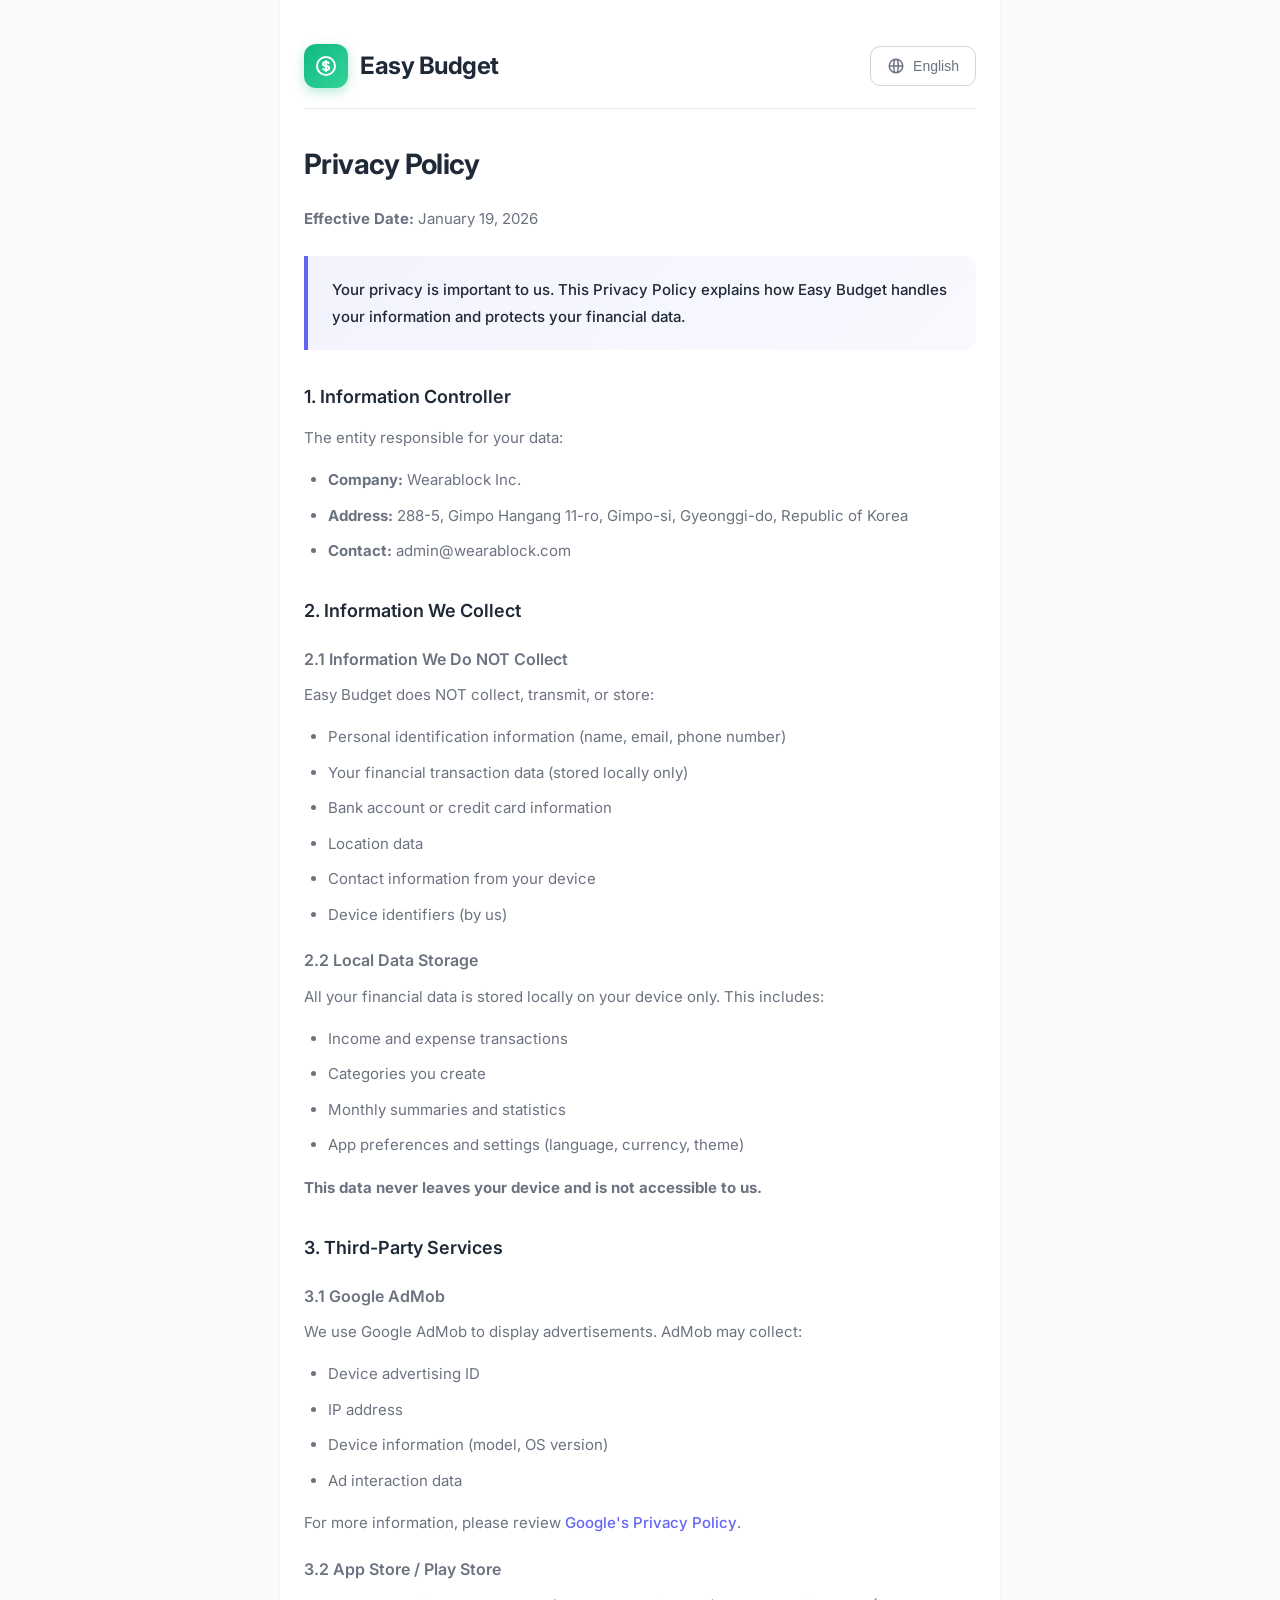
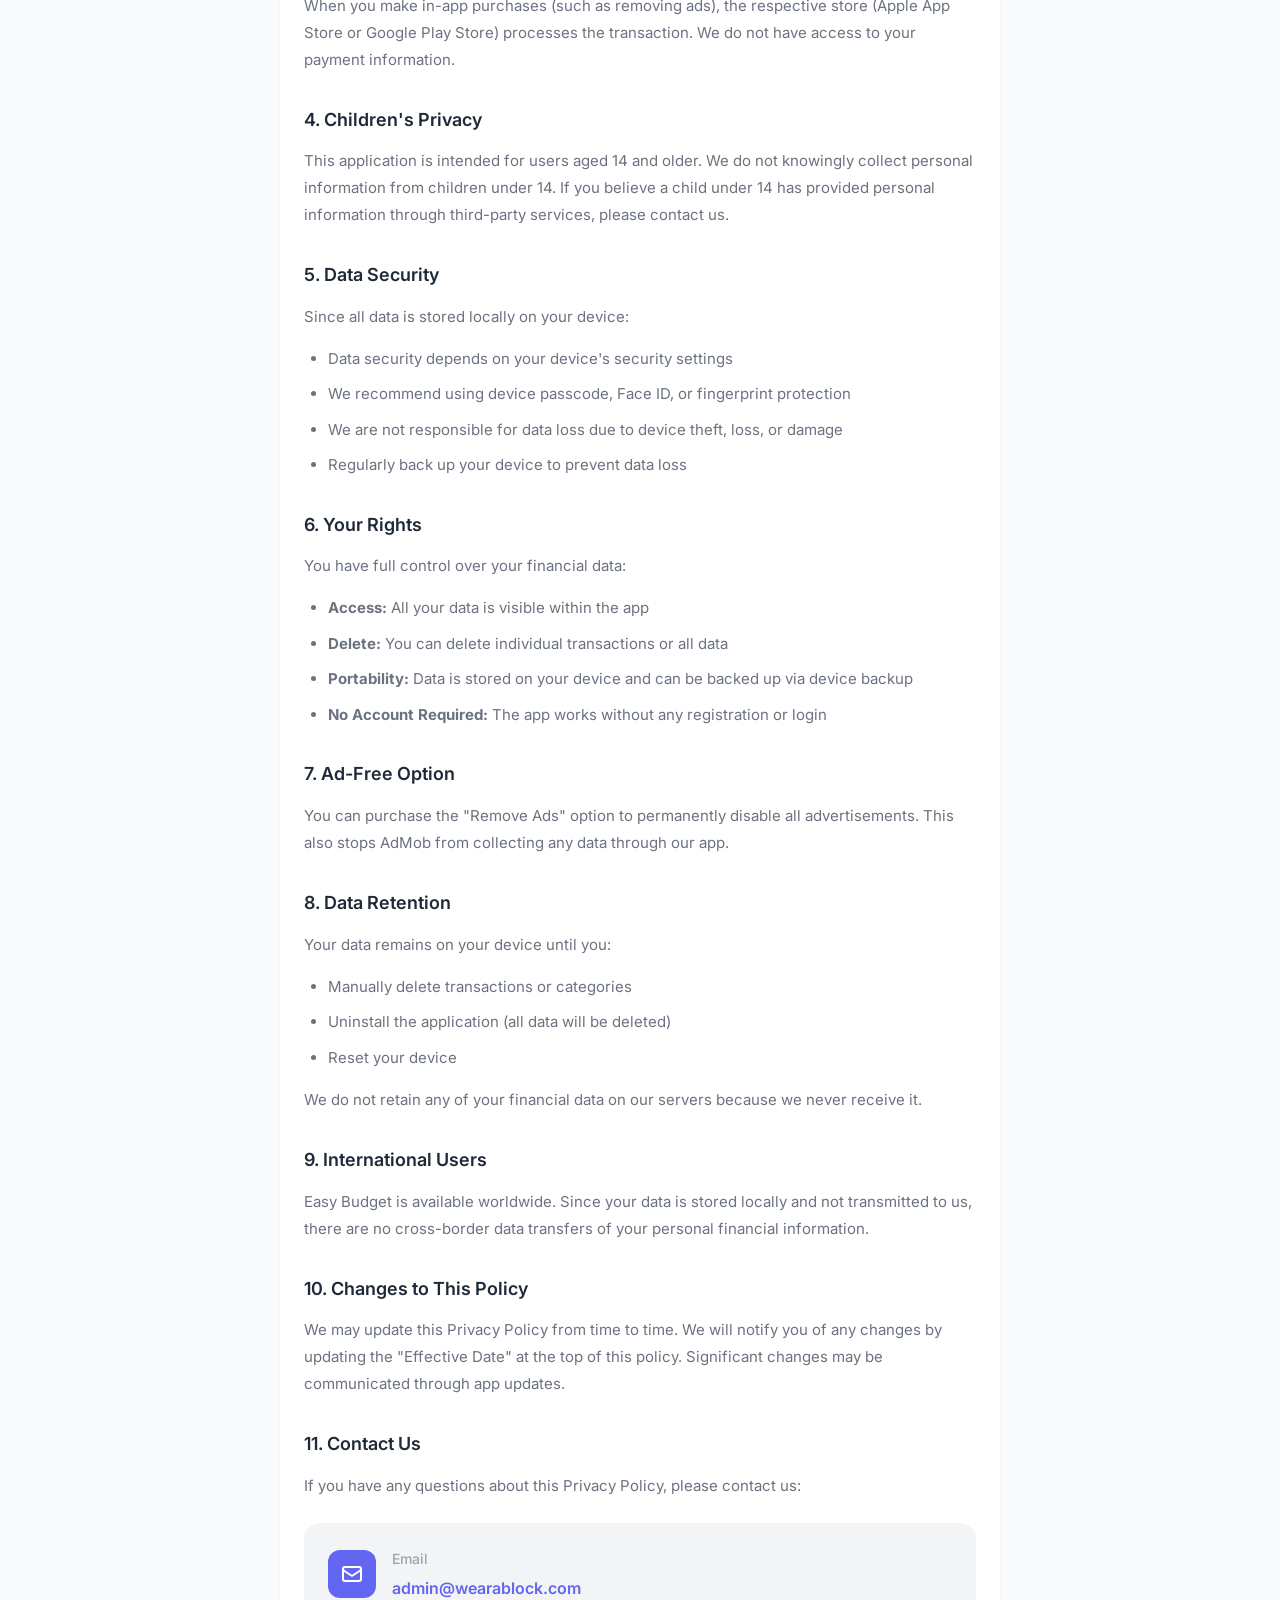
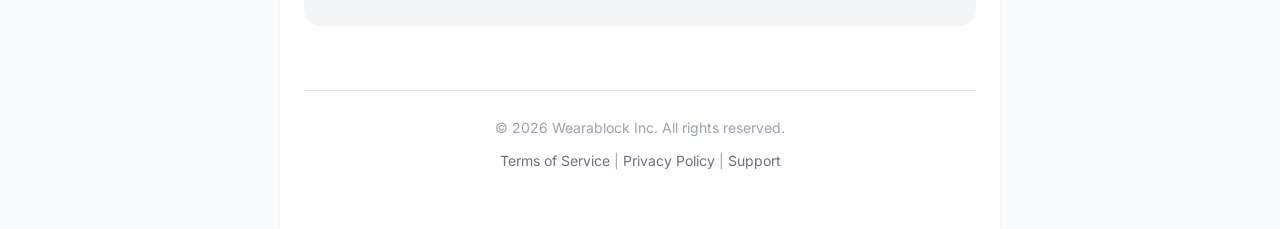
==== docs/privacy.html @ fff9558b "chore: Add sensitive files and iOS Pods to .gitignore   - Add environment variables (.env, secrets/)" ====
<!DOCTYPE html>
<html lang="en">
<head>
  <meta charset="UTF-8">
  <meta name="viewport" content="width=device-width, initial-scale=1.0">
  <title>Privacy Policy - Easy Budget</title>
  <link rel="stylesheet" href="style.css">
</head>
<body>
  <div class="container">
    <header>
      <div class="logo">
        <div class="logo-icon">
          <svg xmlns="http://www.w3.org/2000/svg" fill="none" viewBox="0 0 24 24" stroke="currentColor">
            <path stroke-linecap="round" stroke-linejoin="round" stroke-width="2" d="M12 8c-1.657 0-3 .895-3 2s1.343 2 3 2 3 .895 3 2-1.343 2-3 2m0-8c1.11 0 2.08.402 2.599 1M12 8V7m0 1v8m0 0v1m0-1c-1.11 0-2.08-.402-2.599-1M21 12a9 9 0 11-18 0 9 9 0 0118 0z"/>
          </svg>
        </div>
        <h1>Easy Budget</h1>
      </div>
      <div class="lang-selector">
        <button class="lang-btn" onclick="toggleDropdown()">
          <svg xmlns="http://www.w3.org/2000/svg" fill="none" viewBox="0 0 24 24" stroke="currentColor">
            <path stroke-linecap="round" stroke-linejoin="round" stroke-width="2" d="M21 12a9 9 0 01-9 9m9-9a9 9 0 00-9-9m9 9H3m9 9a9 9 0 01-9-9m9 9c1.657 0 3-4.03 3-9s-1.343-9-3-9m0 18c-1.657 0-3-4.03-3-9s1.343-9 3-9m-9 9a9 9 0 019-9"/>
          </svg>
          <span id="currentLang">English</span>
        </button>
        <div class="lang-dropdown" id="langDropdown">
          <button class="lang-option active" onclick="switchLang('en')">English</button>
          <button class="lang-option" onclick="switchLang('ko')">한국어</button>
        </div>
      </div>
    </header>

    <!-- English Content -->
    <main id="content-en" class="content-section active">
      <h2>Privacy Policy</h2>
      <p><strong>Effective Date:</strong> January 19, 2026</p>

      <div class="info-box">
        <p>Your privacy is important to us. This Privacy Policy explains how Easy Budget handles your information and protects your financial data.</p>
      </div>

      <h3>1. Information Controller</h3>
      <p>The entity responsible for your data:</p>
      <ul>
        <li><strong>Company:</strong> Wearablock Inc.</li>
        <li><strong>Address:</strong> 288-5, Gimpo Hangang 11-ro, Gimpo-si, Gyeonggi-do, Republic of Korea</li>
        <li><strong>Contact:</strong> admin@wearablock.com</li>
      </ul>

      <h3>2. Information We Collect</h3>
      <h4>2.1 Information We Do NOT Collect</h4>
      <p>Easy Budget does NOT collect, transmit, or store:</p>
      <ul>
        <li>Personal identification information (name, email, phone number)</li>
        <li>Your financial transaction data (stored locally only)</li>
        <li>Bank account or credit card information</li>
        <li>Location data</li>
        <li>Contact information from your device</li>
        <li>Device identifiers (by us)</li>
      </ul>

      <h4>2.2 Local Data Storage</h4>
      <p>All your financial data is stored locally on your device only. This includes:</p>
      <ul>
        <li>Income and expense transactions</li>
        <li>Categories you create</li>
        <li>Monthly summaries and statistics</li>
        <li>App preferences and settings (language, currency, theme)</li>
      </ul>
      <p><strong>This data never leaves your device and is not accessible to us.</strong></p>

      <h3>3. Third-Party Services</h3>
      <h4>3.1 Google AdMob</h4>
      <p>We use Google AdMob to display advertisements. AdMob may collect:</p>
      <ul>
        <li>Device advertising ID</li>
        <li>IP address</li>
        <li>Device information (model, OS version)</li>
        <li>Ad interaction data</li>
      </ul>
      <p>For more information, please review <a href="https://policies.google.com/privacy" target="_blank">Google's Privacy Policy</a>.</p>

      <h4>3.2 App Store / Play Store</h4>
      <p>When you make in-app purchases (such as removing ads), the respective store (Apple App Store or Google Play Store) processes the transaction. We do not have access to your payment information.</p>

      <h3>4. Children's Privacy</h3>
      <p>This application is intended for users aged 14 and older. We do not knowingly collect personal information from children under 14. If you believe a child under 14 has provided personal information through third-party services, please contact us.</p>

      <h3>5. Data Security</h3>
      <p>Since all data is stored locally on your device:</p>
      <ul>
        <li>Data security depends on your device's security settings</li>
        <li>We recommend using device passcode, Face ID, or fingerprint protection</li>
        <li>We are not responsible for data loss due to device theft, loss, or damage</li>
        <li>Regularly back up your device to prevent data loss</li>
      </ul>

      <h3>6. Your Rights</h3>
      <p>You have full control over your financial data:</p>
      <ul>
        <li><strong>Access:</strong> All your data is visible within the app</li>
        <li><strong>Delete:</strong> You can delete individual transactions or all data</li>
        <li><strong>Portability:</strong> Data is stored on your device and can be backed up via device backup</li>
        <li><strong>No Account Required:</strong> The app works without any registration or login</li>
      </ul>

      <h3>7. Ad-Free Option</h3>
      <p>You can purchase the "Remove Ads" option to permanently disable all advertisements. This also stops AdMob from collecting any data through our app.</p>

      <h3>8. Data Retention</h3>
      <p>Your data remains on your device until you:</p>
      <ul>
        <li>Manually delete transactions or categories</li>
        <li>Uninstall the application (all data will be deleted)</li>
        <li>Reset your device</li>
      </ul>
      <p>We do not retain any of your financial data on our servers because we never receive it.</p>

      <h3>9. International Users</h3>
      <p>Easy Budget is available worldwide. Since your data is stored locally and not transmitted to us, there are no cross-border data transfers of your personal financial information.</p>

      <h3>10. Changes to This Policy</h3>
      <p>We may update this Privacy Policy from time to time. We will notify you of any changes by updating the "Effective Date" at the top of this policy. Significant changes may be communicated through app updates.</p>

      <h3>11. Contact Us</h3>
      <p>If you have any questions about this Privacy Policy, please contact us:</p>
      <div class="contact-card">
        <div class="contact-icon">
          <svg xmlns="http://www.w3.org/2000/svg" fill="none" viewBox="0 0 24 24" stroke="currentColor">
            <path stroke-linecap="round" stroke-linejoin="round" stroke-width="2" d="M3 8l7.89 5.26a2 2 0 002.22 0L21 8M5 19h14a2 2 0 002-2V7a2 2 0 00-2-2H5a2 2 0 00-2 2v10a2 2 0 002 2z"/>
          </svg>
        </div>
        <div class="contact-info">
          <h4>Email</h4>
          <a href="mailto:admin@wearablock.com">admin@wearablock.com</a>
        </div>
      </div>
    </main>

    <!-- Korean Content -->
    <main id="content-ko" class="content-section">
      <h2>개인정보 처리방침</h2>
      <p><strong>시행일:</strong> 2026년 1월 19일</p>

      <div class="info-box">
        <p>귀하의 개인정보는 소중합니다. 본 개인정보 처리방침은 Easy Budget이 귀하의 정보를 어떻게 처리하고 재무 데이터를 보호하는지 설명합니다.</p>
      </div>

      <h3>1. 개인정보 처리자</h3>
      <p>귀하의 데이터를 책임지는 주체:</p>
      <ul>
        <li><strong>회사:</strong> 주식회사 위어러블록</li>
        <li><strong>주소:</strong> 경기도 김포시 김포한강11로 288-5</li>
        <li><strong>연락처:</strong> admin@wearablock.com</li>
      </ul>

      <h3>2. 수집하는 정보</h3>
      <h4>2.1 수집하지 않는 정보</h4>
      <p>Easy Budget은 다음 정보를 수집, 전송 또는 저장하지 않습니다:</p>
      <ul>
        <li>개인 식별 정보 (이름, 이메일, 전화번호)</li>
        <li>재무 거래 데이터 (기기에만 로컬 저장)</li>
        <li>은행 계좌 또는 신용카드 정보</li>
        <li>위치 데이터</li>
        <li>기기의 연락처 정보</li>
        <li>기기 식별자 (저희 측에서)</li>
      </ul>

      <h4>2.2 로컬 데이터 저장</h4>
      <p>모든 재무 데이터는 귀하의 기기에만 로컬로 저장됩니다. 이에는 다음이 포함됩니다:</p>
      <ul>
        <li>수입 및 지출 거래</li>
        <li>생성한 카테고리</li>
        <li>월별 요약 및 통계</li>
        <li>앱 환경설정 (언어, 통화, 테마)</li>
      </ul>
      <p><strong>이 데이터는 귀하의 기기를 떠나지 않으며 저희가 접근할 수 없습니다.</strong></p>

      <h3>3. 제3자 서비스</h3>
      <h4>3.1 Google AdMob</h4>
      <p>저희는 광고 표시를 위해 Google AdMob을 사용합니다. AdMob은 다음을 수집할 수 있습니다:</p>
      <ul>
        <li>기기 광고 ID</li>
        <li>IP 주소</li>
        <li>기기 정보 (모델, OS 버전)</li>
        <li>광고 상호작용 데이터</li>
      </ul>
      <p>자세한 내용은 <a href="https://policies.google.com/privacy" target="_blank">Google 개인정보 처리방침</a>을 참조하세요.</p>

      <h4>3.2 App Store / Play Store</h4>
      <p>인앱 구매(예: 광고 제거)를 하실 때, 해당 스토어(Apple App Store 또는 Google Play Store)가 거래를 처리합니다. 저희는 귀하의 결제 정보에 접근할 수 없습니다.</p>

      <h3>4. 아동 개인정보 보호</h3>
      <p>이 애플리케이션은 만 14세 이상의 사용자를 대상으로 합니다. 저희는 만 14세 미만 아동의 개인정보를 고의로 수집하지 않습니다. 만 14세 미만 아동이 제3자 서비스를 통해 개인정보를 제공했다고 생각되시면 저희에게 연락해 주세요.</p>

      <h3>5. 데이터 보안</h3>
      <p>모든 데이터가 귀하의 기기에 로컬로 저장되므로:</p>
      <ul>
        <li>데이터 보안은 귀하의 기기 보안 설정에 따라 달라집니다</li>
        <li>기기 암호, Face ID 또는 지문 인식 보호 사용을 권장합니다</li>
        <li>기기 도난, 분실 또는 손상으로 인한 데이터 손실에 대해 저희는 책임지지 않습니다</li>
        <li>데이터 손실을 방지하기 위해 정기적으로 기기를 백업하시기 바랍니다</li>
      </ul>

      <h3>6. 귀하의 권리</h3>
      <p>귀하는 재무 데이터에 대한 완전한 통제권을 가집니다:</p>
      <ul>
        <li><strong>접근:</strong> 모든 데이터는 앱 내에서 확인 가능합니다</li>
        <li><strong>삭제:</strong> 개별 거래 또는 모든 데이터를 삭제할 수 있습니다</li>
        <li><strong>이동성:</strong> 데이터는 기기에 저장되며 기기 백업을 통해 백업할 수 있습니다</li>
        <li><strong>계정 불필요:</strong> 앱은 어떠한 가입이나 로그인 없이 작동합니다</li>
      </ul>

      <h3>7. 광고 제거 옵션</h3>
      <p>"광고 제거" 옵션을 구매하시면 모든 광고를 영구적으로 비활성화할 수 있습니다. 이를 통해 AdMob이 저희 앱을 통해 데이터를 수집하는 것도 중단됩니다.</p>

      <h3>8. 데이터 보유</h3>
      <p>귀하의 데이터는 다음 경우까지 기기에 남아 있습니다:</p>
      <ul>
        <li>거래 또는 카테고리를 수동으로 삭제하는 경우</li>
        <li>애플리케이션을 삭제하는 경우 (모든 데이터가 삭제됨)</li>
        <li>기기를 초기화하는 경우</li>
      </ul>
      <p>저희는 귀하의 재무 데이터를 서버에 보유하지 않습니다. 처음부터 받지 않기 때문입니다.</p>

      <h3>9. 해외 사용자</h3>
      <p>Easy Budget은 전 세계에서 사용 가능합니다. 귀하의 데이터는 로컬에 저장되고 저희에게 전송되지 않으므로, 개인 재무 정보의 국경 간 데이터 전송이 없습니다.</p>

      <h3>10. 본 방침의 변경</h3>
      <p>저희는 수시로 본 개인정보 처리방침을 업데이트할 수 있습니다. 변경 사항은 본 방침 상단의 "시행일"을 업데이트하여 알려드립니다. 중요한 변경 사항은 앱 업데이트를 통해 공지될 수 있습니다.</p>

      <h3>11. 문의하기</h3>
      <p>본 개인정보 처리방침에 대한 질문이 있으시면 연락해 주세요:</p>
      <div class="contact-card">
        <div class="contact-icon">
          <svg xmlns="http://www.w3.org/2000/svg" fill="none" viewBox="0 0 24 24" stroke="currentColor">
            <path stroke-linecap="round" stroke-linejoin="round" stroke-width="2" d="M3 8l7.89 5.26a2 2 0 002.22 0L21 8M5 19h14a2 2 0 002-2V7a2 2 0 00-2-2H5a2 2 0 00-2 2v10a2 2 0 002 2z"/>
          </svg>
        </div>
        <div class="contact-info">
          <h4>이메일</h4>
          <a href="mailto:admin@wearablock.com">admin@wearablock.com</a>
        </div>
      </div>
    </main>

    <footer>
      <p>&copy; 2026 Wearablock Inc. All rights reserved.</p>
      <p>
        <a href="terms.html">Terms of Service</a> |
        <a href="privacy.html">Privacy Policy</a> |
        <a href="support.html">Support</a>
      </p>
    </footer>
  </div>

  <script>
    function toggleDropdown() {
      document.getElementById('langDropdown').classList.toggle('show');
    }

    function switchLang(lang) {
      document.querySelectorAll('.content-section').forEach(el => el.classList.remove('active'));
      document.querySelectorAll('.lang-option').forEach(el => el.classList.remove('active'));

      document.getElementById('content-' + lang).classList.add('active');
      event.target.classList.add('active');

      const langNames = { 'en': 'English', 'ko': '한국어' };
      document.getElementById('currentLang').textContent = langNames[lang];
      document.getElementById('langDropdown').classList.remove('show');
    }

    document.addEventListener('click', function(e) {
      if (!e.target.closest('.lang-selector')) {
        document.getElementById('langDropdown').classList.remove('show');
      }
    });
  </script>
</body>
</html>
---- docs/style.css ----
@import url('https://fonts.googleapis.com/css2?family=Inter:wght@300;400;500;600;700&display=swap');
@import url('https://fonts.googleapis.com/css2?family=Noto+Sans+KR:wght@300;400;500;600;700&display=swap');

* {
  margin: 0;
  padding: 0;
  box-sizing: border-box;
}

:root {
  --primary: #6366F1;
  --primary-light: #818CF8;
  --primary-dark: #4F46E5;
  --income: #10B981;
  --income-light: #34D399;
  --expense: #EF4444;
  --expense-light: #F87171;
  --text-primary: #1F2937;
  --text-secondary: #6B7280;
  --text-muted: #9CA3AF;
  --background: #F9FAFB;
  --surface: #FFFFFF;
  --surface-secondary: #F3F4F6;
  --divider: #E5E7EB;
  --border: #D1D5DB;
}

body {
  font-family: 'Inter', 'Noto Sans KR', -apple-system, BlinkMacSystemFont, 'Segoe UI', Roboto, sans-serif;
  font-weight: 400;
  line-height: 1.7;
  color: var(--text-primary);
  background-color: var(--background);
}

.container {
  max-width: 720px;
  margin: 0 auto;
  padding: 24px;
  background-color: var(--surface);
  min-height: 100vh;
  box-shadow: 0 1px 3px rgba(0, 0, 0, 0.05);
}

/* Header */
header {
  display: flex;
  justify-content: space-between;
  align-items: center;
  padding: 20px 0;
  margin-bottom: 32px;
  border-bottom: 1px solid var(--divider);
}

.logo {
  display: flex;
  align-items: center;
  gap: 12px;
}

.logo-icon {
  width: 44px;
  height: 44px;
  background: linear-gradient(135deg, var(--income) 0%, var(--income-light) 100%);
  border-radius: 12px;
  display: flex;
  align-items: center;
  justify-content: center;
  box-shadow: 0 4px 12px rgba(16, 185, 129, 0.3);
}

.logo-icon svg {
  width: 24px;
  height: 24px;
  color: white;
}

h1 {
  font-size: 1.5rem;
  font-weight: 700;
  color: var(--text-primary);
  letter-spacing: -0.02em;
}

/* Language Selector */
.lang-selector {
  position: relative;
}

.lang-btn {
  display: flex;
  align-items: center;
  gap: 8px;
  padding: 10px 16px;
  background-color: var(--surface);
  border: 1px solid var(--border);
  border-radius: 10px;
  color: var(--text-secondary);
  font-size: 0.875rem;
  font-weight: 500;
  cursor: pointer;
  transition: all 0.2s ease;
}

.lang-btn:hover {
  background-color: var(--surface-secondary);
  border-color: var(--primary);
  color: var(--primary);
}

.lang-btn svg {
  width: 18px;
  height: 18px;
}

.lang-dropdown {
  position: absolute;
  top: 100%;
  right: 0;
  margin-top: 8px;
  background: var(--surface);
  border: 1px solid var(--divider);
  border-radius: 12px;
  box-shadow: 0 10px 40px rgba(0, 0, 0, 0.12);
  overflow: hidden;
  opacity: 0;
  visibility: hidden;
  transform: translateY(-8px);
  transition: all 0.2s ease;
  z-index: 100;
  min-width: 140px;
}

.lang-dropdown.show {
  opacity: 1;
  visibility: visible;
  transform: translateY(0);
}

.lang-option {
  display: block;
  width: 100%;
  padding: 12px 20px;
  text-align: left;
  background: none;
  border: none;
  font-size: 0.875rem;
  font-weight: 500;
  color: var(--text-primary);
  cursor: pointer;
  transition: background-color 0.15s ease;
}

.lang-option:hover {
  background-color: var(--surface-secondary);
}

.lang-option.active {
  background-color: rgba(99, 102, 241, 0.08);
  color: var(--primary);
}

/* Content Sections */
.content-section {
  display: none;
}

.content-section.active {
  display: block;
}

/* Typography */
h2 {
  font-size: 1.75rem;
  font-weight: 700;
  color: var(--text-primary);
  margin: 40px 0 16px 0;
  letter-spacing: -0.02em;
}

h2:first-child {
  margin-top: 0;
}

h3 {
  font-size: 1.125rem;
  font-weight: 600;
  color: var(--text-primary);
  margin: 32px 0 12px 0;
}

h4 {
  font-size: 1rem;
  font-weight: 600;
  color: var(--text-secondary);
  margin: 20px 0 8px 0;
}

p {
  margin-bottom: 16px;
  color: var(--text-secondary);
  font-size: 0.9375rem;
  line-height: 1.8;
}

ul, ol {
  margin: 16px 0;
  padding-left: 24px;
}

li {
  margin-bottom: 10px;
  color: var(--text-secondary);
  font-size: 0.9375rem;
  line-height: 1.7;
}

a {
  color: var(--primary);
  text-decoration: none;
  font-weight: 500;
  transition: color 0.15s ease;
}

a:hover {
  color: var(--primary-dark);
  text-decoration: underline;
}

/* Info Box */
.info-box {
  background: linear-gradient(135deg, rgba(99, 102, 241, 0.08) 0%, rgba(129, 140, 248, 0.05) 100%);
  border-left: 4px solid var(--primary);
  padding: 20px 24px;
  margin: 24px 0;
  border-radius: 0 12px 12px 0;
}

.info-box p {
  margin: 0;
  color: var(--text-primary);
  font-weight: 500;
}

/* Table */
table {
  width: 100%;
  border-collapse: collapse;
  margin: 20px 0;
  border-radius: 12px;
  overflow: hidden;
  box-shadow: 0 1px 3px rgba(0, 0, 0, 0.05);
  border: 1px solid var(--divider);
}

th, td {
  padding: 16px 20px;
  text-align: left;
  border-bottom: 1px solid var(--divider);
}

th {
  background-color: var(--surface-secondary);
  color: var(--text-primary);
  font-weight: 600;
  font-size: 0.875rem;
}

td {
  font-size: 0.875rem;
  color: var(--text-secondary);
}

tr:last-child td {
  border-bottom: none;
}

/* Footer */
footer {
  margin-top: 64px;
  padding: 24px 0;
  border-top: 1px solid var(--divider);
  text-align: center;
}

footer p {
  margin-bottom: 8px;
  color: var(--text-muted);
  font-size: 0.875rem;
}

footer a {
  color: var(--text-secondary);
  font-weight: 400;
}

footer a:hover {
  color: var(--primary);
}

/* App Info Card */
.app-info {
  display: flex;
  align-items: center;
  gap: 16px;
  padding: 24px;
  background: linear-gradient(135deg, var(--surface-secondary) 0%, var(--surface) 100%);
  border: 1px solid var(--divider);
  border-radius: 16px;
  margin-bottom: 32px;
}

.app-icon {
  width: 64px;
  height: 64px;
  border-radius: 16px;
  background: linear-gradient(135deg, var(--income) 0%, var(--income-light) 100%);
  display: flex;
  align-items: center;
  justify-content: center;
  box-shadow: 0 4px 12px rgba(16, 185, 129, 0.25);
  flex-shrink: 0;
}

.app-icon svg {
  width: 32px;
  height: 32px;
  color: white;
}

.app-details h3 {
  margin: 0 0 4px 0;
  font-size: 1.125rem;
  color: var(--text-primary);
}

.app-details p {
  margin: 0;
  color: var(--text-muted);
  font-size: 0.875rem;
}

/* FAQ Style */
.faq-item {
  margin-bottom: 16px;
  padding: 20px 24px;
  background: var(--surface);
  border: 1px solid var(--divider);
  border-radius: 12px;
  transition: border-color 0.2s ease, box-shadow 0.2s ease;
}

.faq-item:hover {
  border-color: var(--primary);
  box-shadow: 0 4px 12px rgba(99, 102, 241, 0.1);
}

.faq-item h4 {
  margin: 0 0 8px 0;
  color: var(--text-primary);
  font-weight: 600;
}

.faq-item p {
  margin: 0;
  color: var(--text-secondary);
  font-size: 0.875rem;
}

/* Feature Badge */
.badge {
  display: inline-block;
  padding: 4px 10px;
  font-size: 0.75rem;
  font-weight: 600;
  border-radius: 6px;
  margin-right: 8px;
}

.badge-income {
  background: rgba(16, 185, 129, 0.1);
  color: var(--income);
}

.badge-expense {
  background: rgba(239, 68, 68, 0.1);
  color: var(--expense);
}

.badge-feature {
  background: rgba(99, 102, 241, 0.1);
  color: var(--primary);
}

/* Contact Card */
.contact-card {
  display: flex;
  align-items: center;
  gap: 16px;
  padding: 24px;
  background: var(--surface-secondary);
  border-radius: 16px;
  margin: 24px 0;
}

.contact-icon {
  width: 48px;
  height: 48px;
  background: var(--primary);
  border-radius: 12px;
  display: flex;
  align-items: center;
  justify-content: center;
  flex-shrink: 0;
}

.contact-icon svg {
  width: 24px;
  height: 24px;
  color: white;
}

.contact-info h4 {
  margin: 0 0 4px 0;
  font-size: 0.875rem;
  color: var(--text-muted);
  font-weight: 500;
}

.contact-info a {
  font-size: 1rem;
  font-weight: 600;
}

/* Responsive */
@media (max-width: 640px) {
  .container {
    padding: 16px;
  }

  header {
    flex-direction: column;
    gap: 16px;
    padding: 16px 0;
  }

  h1 {
    font-size: 1.25rem;
  }

  h2 {
    font-size: 1.5rem;
  }

  .app-info {
    flex-direction: column;
    text-align: center;
    padding: 20px;
  }

  .faq-item {
    padding: 16px 20px;
  }

  .contact-card {
    flex-direction: column;
    text-align: center;
  }

  table {
    font-size: 0.8125rem;
  }

  th, td {
    padding: 12px 14px;
  }
}
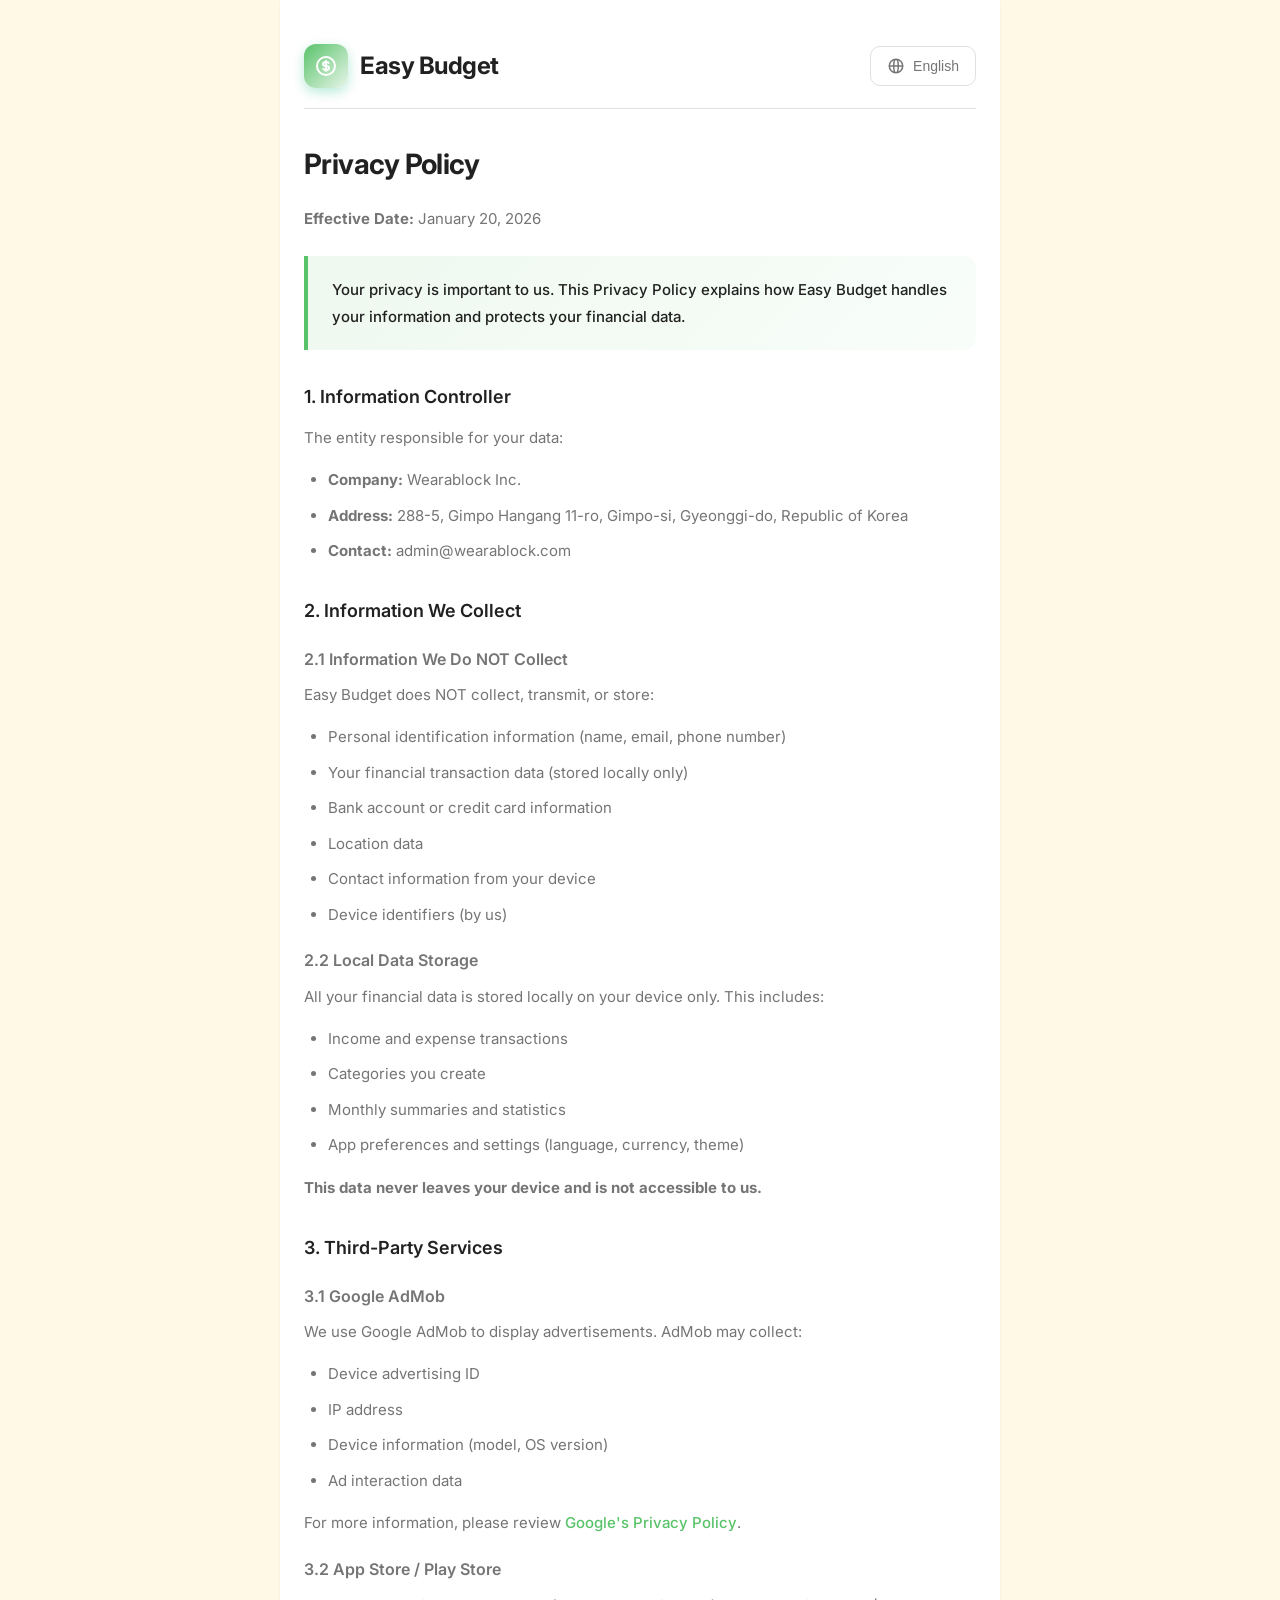
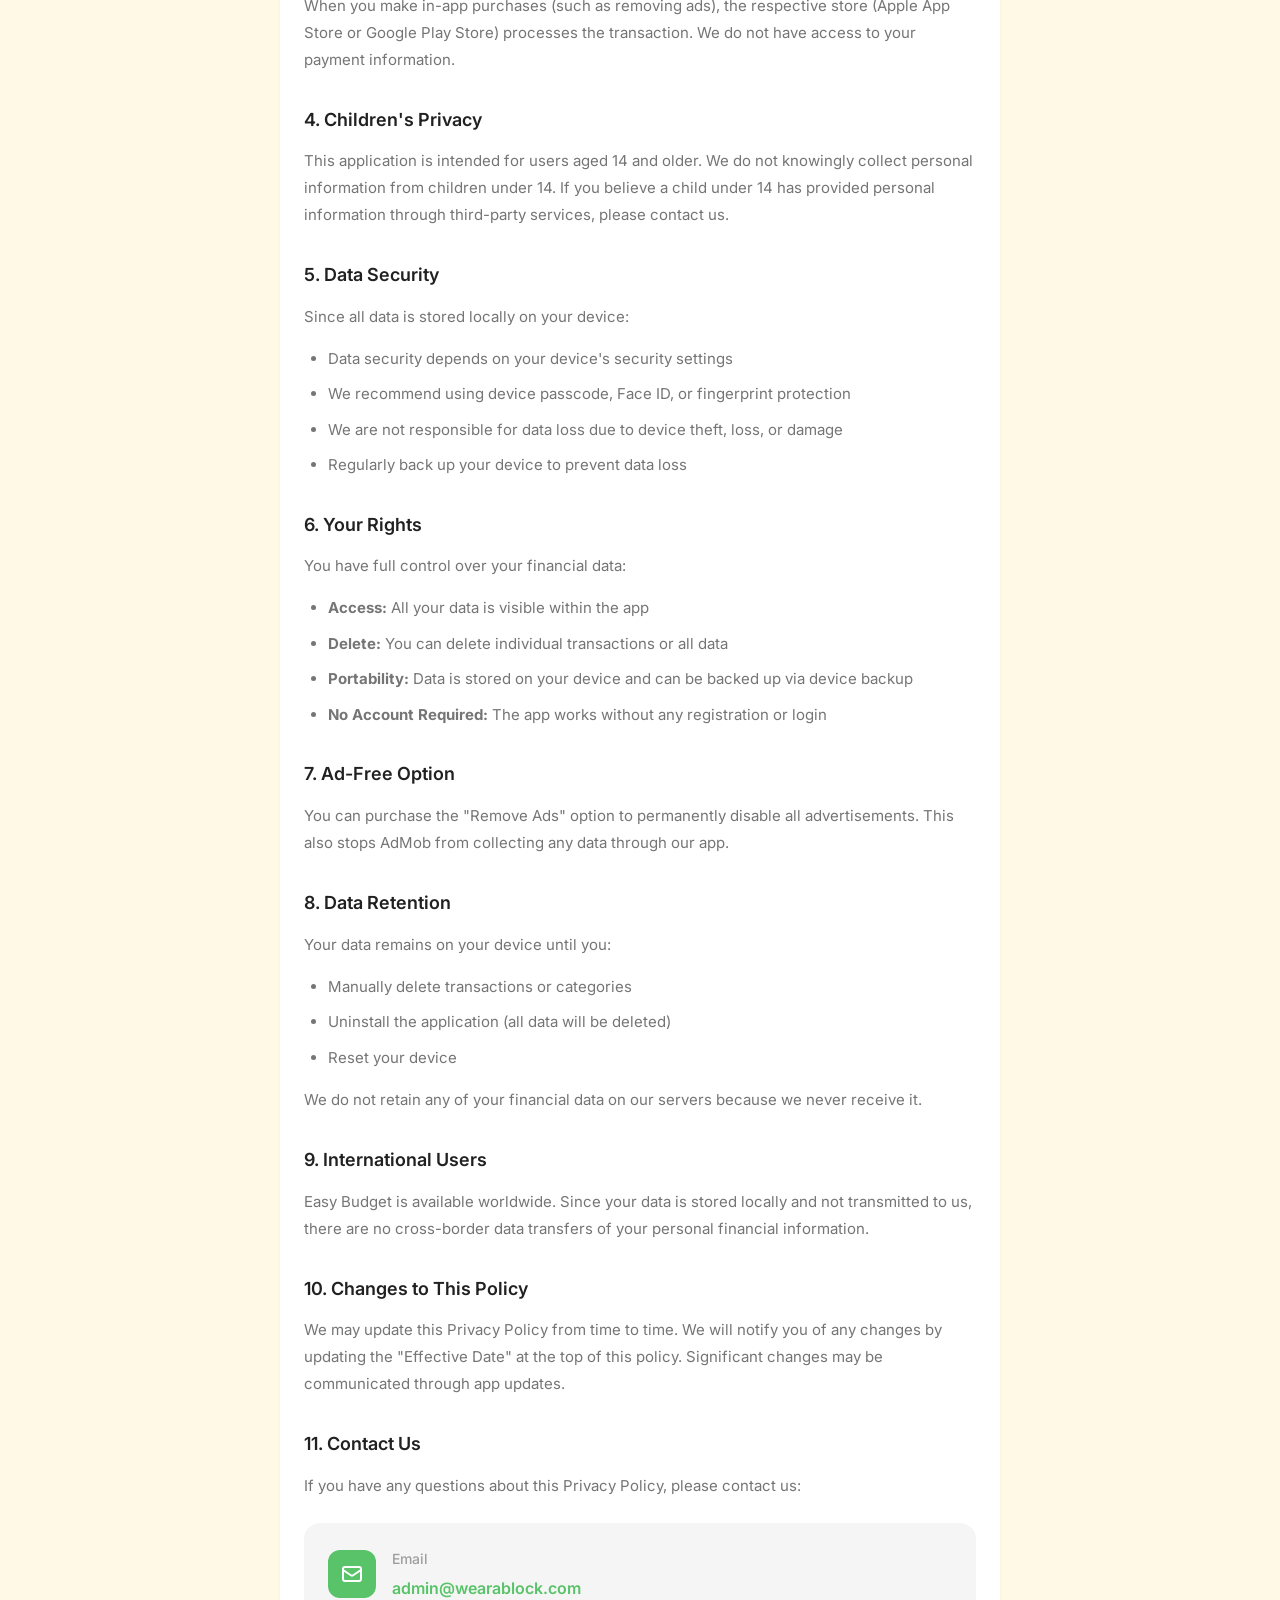
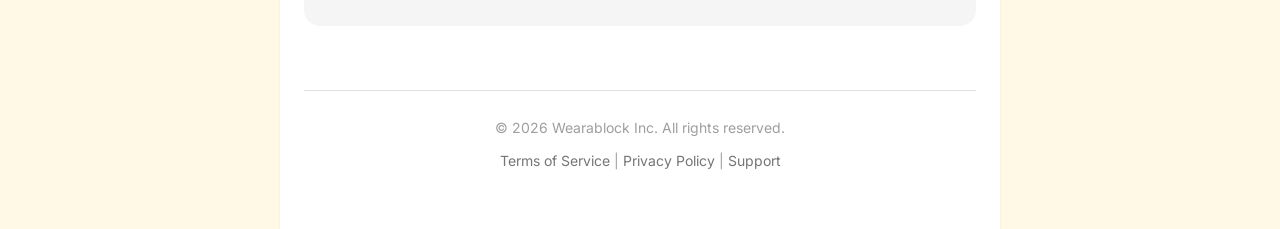
==== commit 3984a088: "feat: Add app icon, splash screen and improve UI consistency   - Configure flutter_launcher_icons an" ====
--- a/docs/privacy.html
+++ b/docs/privacy.html
@@ -34,7 +34,7 @@
     <!-- English Content -->
     <main id="content-en" class="content-section active">
       <h2>Privacy Policy</h2>
-      <p><strong>Effective Date:</strong> January 19, 2026</p>
+      <p><strong>Effective Date:</strong> January 20, 2026</p>
 
       <div class="info-box">
         <p>Your privacy is important to us. This Privacy Policy explains how Easy Budget handles your information and protects your financial data.</p>
@@ -141,7 +141,7 @@
     <!-- Korean Content -->
     <main id="content-ko" class="content-section">
       <h2>개인정보 처리방침</h2>
-      <p><strong>시행일:</strong> 2026년 1월 19일</p>
+      <p><strong>시행일:</strong> 2026년 1월 20일</p>
 
       <div class="info-box">
         <p>귀하의 개인정보는 소중합니다. 본 개인정보 처리방침은 Easy Budget이 귀하의 정보를 어떻게 처리하고 재무 데이터를 보호하는지 설명합니다.</p>
@@ -246,7 +246,7 @@
     </main>
 
     <footer>
-      <p>&copy; 2026 Wearablock Inc. All rights reserved.</p>
+      <p>&copy; <span id="footerYear"></span> Wearablock Inc. All rights reserved.</p>
       <p>
         <a href="terms.html">Terms of Service</a> |
         <a href="privacy.html">Privacy Policy</a> |
@@ -256,6 +256,9 @@
   </div>
 
   <script>
+    // 현재 연도 동적 적용
+    document.getElementById('footerYear').textContent = new Date().getFullYear();
+
     function toggleDropdown() {
       document.getElementById('langDropdown').classList.toggle('show');
     }
--- a/docs/style.css
+++ b/docs/style.css
@@ -8,21 +8,64 @@
 }
 
 :root {
-  --primary: #6366F1;
-  --primary-light: #818CF8;
-  --primary-dark: #4F46E5;
-  --income: #10B981;
-  --income-light: #34D399;
-  --expense: #EF4444;
-  --expense-light: #F87171;
-  --text-primary: #1F2937;
-  --text-secondary: #6B7280;
-  --text-muted: #9CA3AF;
-  --background: #F9FAFB;
+  /* Primary (Green) - 앱과 동일 */
+  --primary: #59C36A;
+  --primary-light: #7DD68B;
+  --primary-dark: #3DAA57;
+
+  /* Income/Expense - 앱과 동일 */
+  --income: #59C36A;
+  --income-light: #E8F5E9;
+  --expense: #F44336;
+  --expense-light: #FFEBEE;
+
+  /* Light Mode - 앱과 동일 */
+  --background: #FFF9E6;
   --surface: #FFFFFF;
-  --surface-secondary: #F3F4F6;
-  --divider: #E5E7EB;
-  --border: #D1D5DB;
+  --surface-secondary: #F5F5F5;
+  --text-primary: #212121;
+  --text-secondary: #757575;
+  --text-muted: #9E9E9E;
+  --divider: #E0E0E0;
+  --border: #E0E0E0;
+}
+
+/* Dark Mode - 앱과 동일 */
+@media (prefers-color-scheme: dark) {
+  :root {
+    --background: #121212;
+    --surface: #1E1E1E;
+    --surface-secondary: #2C2C2C;
+    --text-primary: #FFFFFF;
+    --text-secondary: #B3B3B3;
+    --text-muted: #808080;
+    --divider: #424242;
+    --border: #424242;
+  }
+
+  .container {
+    box-shadow: none;
+  }
+
+  .info-box {
+    background: linear-gradient(135deg, rgba(89, 195, 106, 0.15) 0%, rgba(125, 214, 139, 0.08) 100%);
+  }
+
+  .app-info {
+    background: linear-gradient(135deg, var(--surface-secondary) 0%, var(--surface) 100%);
+  }
+
+  .faq-item {
+    background: var(--surface-secondary);
+  }
+
+  table {
+    box-shadow: none;
+  }
+
+  th {
+    background-color: var(--surface-secondary);
+  }
 }
 
 body {
@@ -156,7 +199,7 @@
 }
 
 .lang-option.active {
-  background-color: rgba(99, 102, 241, 0.08);
+  background-color: rgba(89, 195, 106, 0.1);
   color: var(--primary);
 }
 
@@ -229,7 +272,7 @@
 
 /* Info Box */
 .info-box {
-  background: linear-gradient(135deg, rgba(99, 102, 241, 0.08) 0%, rgba(129, 140, 248, 0.05) 100%);
+  background: linear-gradient(135deg, rgba(89, 195, 106, 0.1) 0%, rgba(125, 214, 139, 0.05) 100%);
   border-left: 4px solid var(--primary);
   padding: 20px 24px;
   margin: 24px 0;
@@ -352,7 +395,7 @@
 
 .faq-item:hover {
   border-color: var(--primary);
-  box-shadow: 0 4px 12px rgba(99, 102, 241, 0.1);
+  box-shadow: 0 4px 12px rgba(89, 195, 106, 0.15);
 }
 
 .faq-item h4 {
@@ -378,17 +421,17 @@
 }
 
 .badge-income {
-  background: rgba(16, 185, 129, 0.1);
+  background: rgba(89, 195, 106, 0.15);
   color: var(--income);
 }
 
 .badge-expense {
-  background: rgba(239, 68, 68, 0.1);
+  background: rgba(244, 67, 54, 0.1);
   color: var(--expense);
 }
 
 .badge-feature {
-  background: rgba(99, 102, 241, 0.1);
+  background: rgba(89, 195, 106, 0.15);
   color: var(--primary);
 }
 
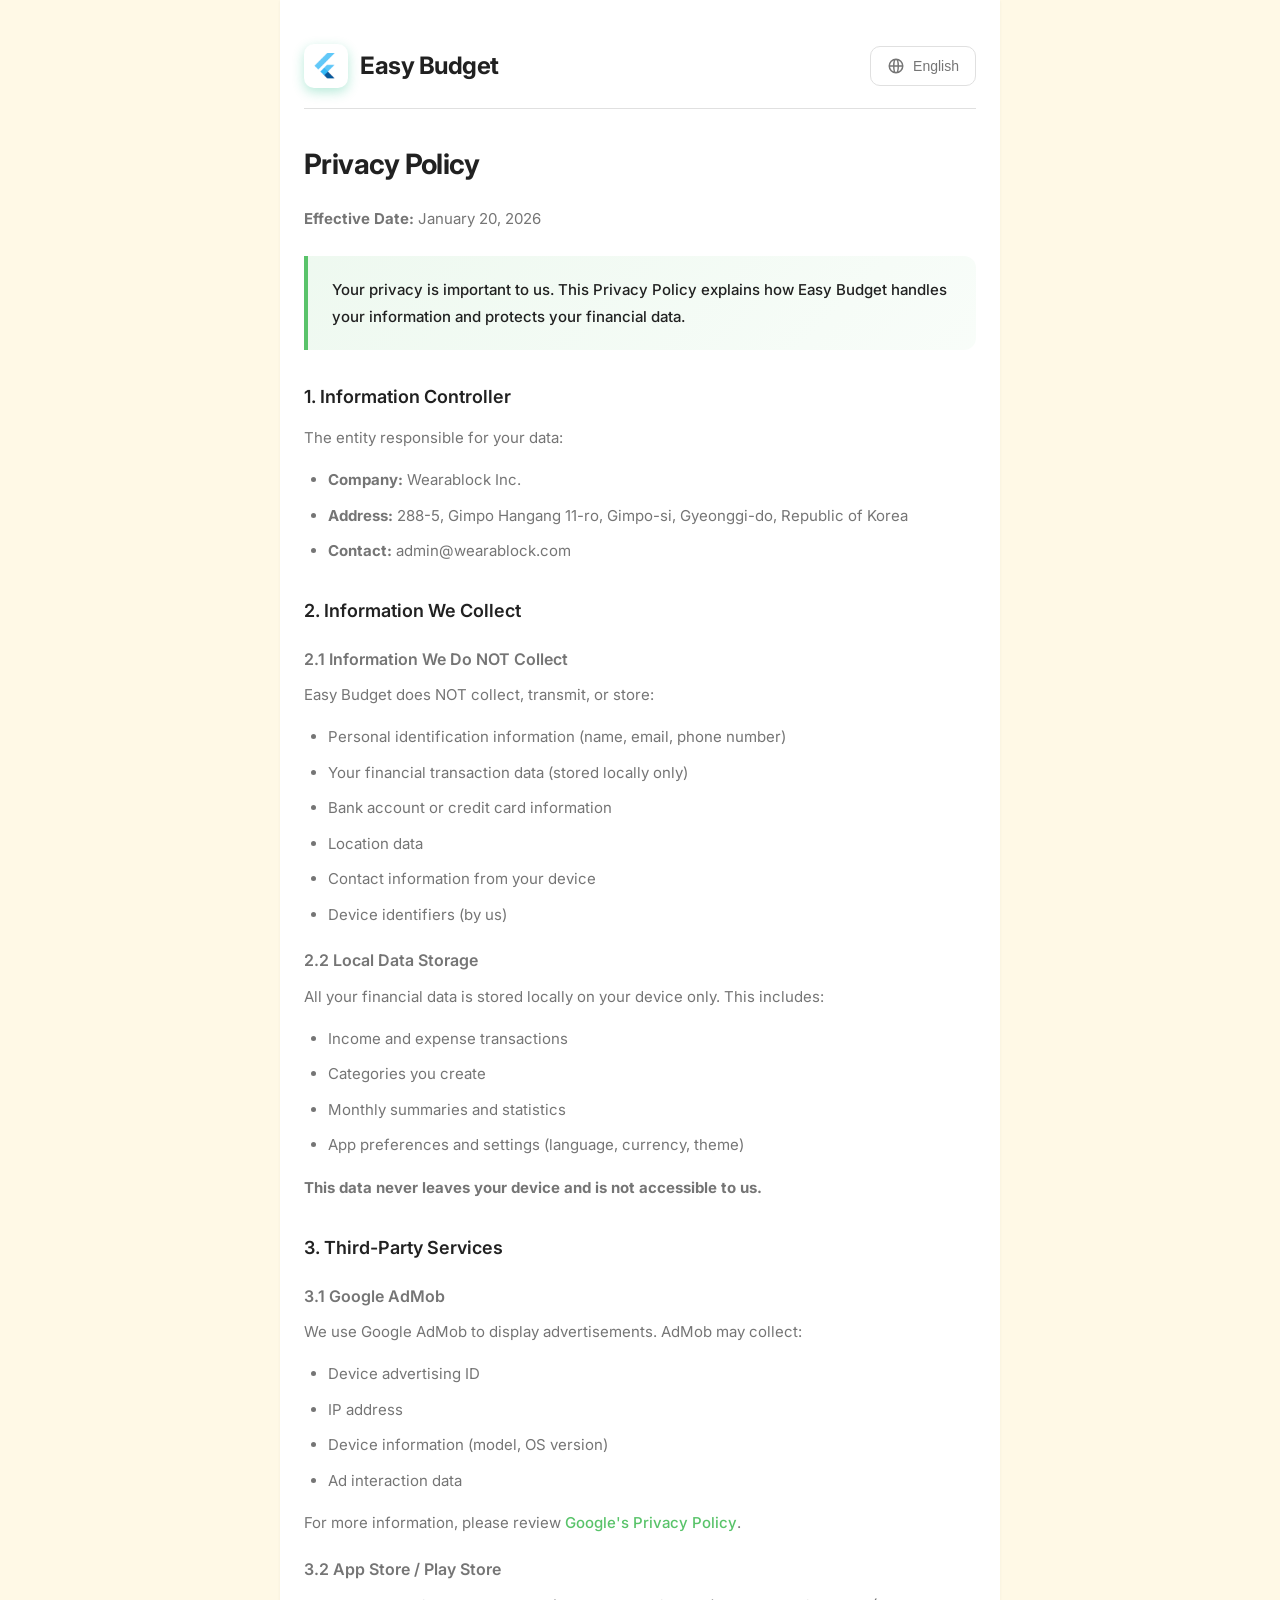
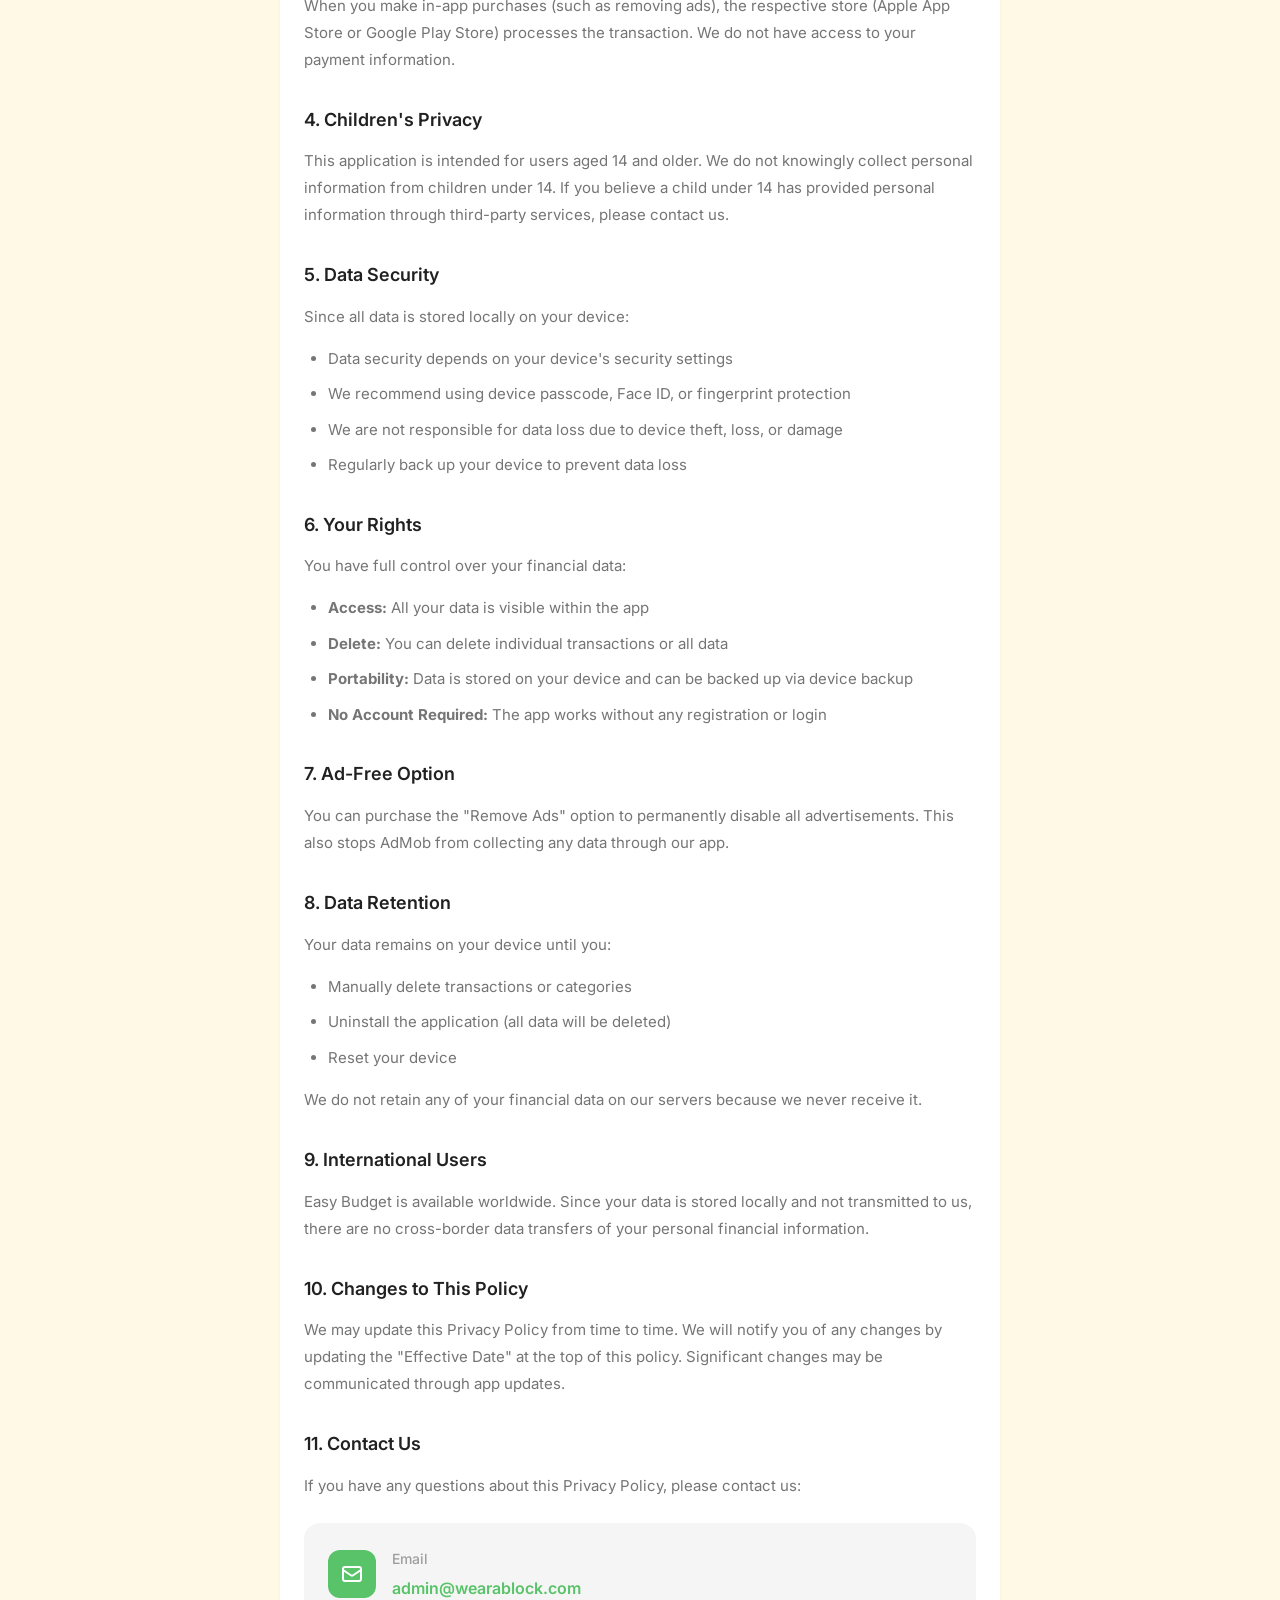
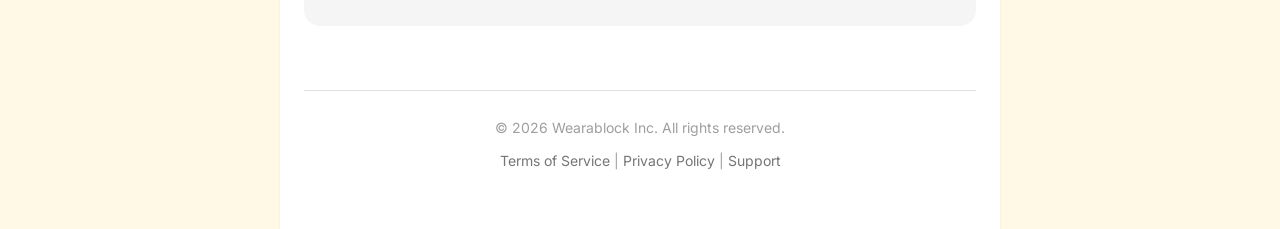
==== commit 0fb1028b: "feat: Add Vietnamese, Indonesian language support and localize app titles   - Add Vietnamese (vi) an" ====
--- a/docs/privacy.html
+++ b/docs/privacy.html
@@ -11,9 +11,7 @@
     <header>
       <div class="logo">
         <div class="logo-icon">
-          <svg xmlns="http://www.w3.org/2000/svg" fill="none" viewBox="0 0 24 24" stroke="currentColor">
-            <path stroke-linecap="round" stroke-linejoin="round" stroke-width="2" d="M12 8c-1.657 0-3 .895-3 2s1.343 2 3 2 3 .895 3 2-1.343 2-3 2m0-8c1.11 0 2.08.402 2.599 1M12 8V7m0 1v8m0 0v1m0-1c-1.11 0-2.08-.402-2.599-1M21 12a9 9 0 11-18 0 9 9 0 0118 0z"/>
-          </svg>
+          <img src="logo.png" alt="Easy Budget">
         </div>
         <h1>Easy Budget</h1>
       </div>
@@ -27,6 +25,19 @@
         <div class="lang-dropdown" id="langDropdown">
           <button class="lang-option active" onclick="switchLang('en')">English</button>
           <button class="lang-option" onclick="switchLang('ko')">한국어</button>
+          <button class="lang-option" onclick="switchLang('ja')">日本語</button>
+          <button class="lang-option" onclick="switchLang('zh')">简体中文</button>
+          <button class="lang-option" onclick="switchLang('zh-TW')">繁體中文</button>
+          <button class="lang-option" onclick="switchLang('de')">Deutsch</button>
+          <button class="lang-option" onclick="switchLang('fr')">Français</button>
+          <button class="lang-option" onclick="switchLang('es')">Español</button>
+          <button class="lang-option" onclick="switchLang('pt')">Português</button>
+          <button class="lang-option" onclick="switchLang('it')">Italiano</button>
+          <button class="lang-option" onclick="switchLang('ru')">Русский</button>
+          <button class="lang-option" onclick="switchLang('ar')">العربية</button>
+          <button class="lang-option" onclick="switchLang('th')">ภาษาไทย</button>
+          <button class="lang-option" onclick="switchLang('vi')">Tiếng Việt</button>
+          <button class="lang-option" onclick="switchLang('id')">Bahasa Indonesia</button>
         </div>
       </div>
     </header>
@@ -240,6 +251,1363 @@
         </div>
         <div class="contact-info">
           <h4>이메일</h4>
+          <a href="mailto:admin@wearablock.com">admin@wearablock.com</a>
+        </div>
+      </div>
+    </main>
+
+    <!-- Japanese Content -->
+    <main id="content-ja" class="content-section">
+      <h2>プライバシーポリシー</h2>
+      <p><strong>施行日:</strong> 2026年1月20日</p>
+
+      <div class="info-box">
+        <p>お客様のプライバシーは重要です。本プライバシーポリシーは、Easy Budgetがお客様の情報をどのように取り扱い、財務データをどのように保護するかについて説明します。</p>
+      </div>
+
+      <h3>1. 情報管理者</h3>
+      <p>お客様のデータに責任を持つ事業者：</p>
+      <ul>
+        <li><strong>会社名:</strong> Wearablock Inc.</li>
+        <li><strong>住所:</strong> 大韓民国 京畿道 金浦市 金浦漢江11路 288-5</li>
+        <li><strong>連絡先:</strong> admin@wearablock.com</li>
+      </ul>
+
+      <h3>2. 収集する情報</h3>
+      <h4>2.1 収集しない情報</h4>
+      <p>Easy Budgetは以下の情報を収集、送信、保存しません：</p>
+      <ul>
+        <li>個人識別情報（氏名、メールアドレス、電話番号）</li>
+        <li>お客様の財務取引データ（ローカルにのみ保存）</li>
+        <li>銀行口座またはクレジットカード情報</li>
+        <li>位置情報</li>
+        <li>デバイスの連絡先情報</li>
+        <li>デバイス識別子（当社による）</li>
+      </ul>
+
+      <h4>2.2 ローカルデータストレージ</h4>
+      <p>すべての財務データはお客様のデバイスにのみローカルで保存されます。これには以下が含まれます：</p>
+      <ul>
+        <li>収入および支出の取引</li>
+        <li>作成したカテゴリ</li>
+        <li>月次サマリーと統計</li>
+        <li>アプリの設定（言語、通貨、テーマ）</li>
+      </ul>
+      <p><strong>このデータはお客様のデバイスから外部に送信されることはなく、当社がアクセスすることもできません。</strong></p>
+
+      <h3>3. 第三者サービス</h3>
+      <h4>3.1 Google AdMob</h4>
+      <p>当社は広告表示のためにGoogle AdMobを使用しています。AdMobは以下を収集する場合があります：</p>
+      <ul>
+        <li>デバイス広告ID</li>
+        <li>IPアドレス</li>
+        <li>デバイス情報（モデル、OSバージョン）</li>
+        <li>広告インタラクションデータ</li>
+      </ul>
+      <p>詳細については、<a href="https://policies.google.com/privacy" target="_blank">Googleのプライバシーポリシー</a>をご確認ください。</p>
+
+      <h4>3.2 App Store / Play Store</h4>
+      <p>アプリ内課金（広告削除など）を行う場合、該当するストア（Apple App StoreまたはGoogle Play Store）が取引を処理します。当社はお客様の支払い情報にアクセスできません。</p>
+
+      <h3>4. 児童のプライバシー</h3>
+      <p>本アプリケーションは14歳以上のユーザーを対象としています。当社は14歳未満の児童から故意に個人情報を収集することはありません。14歳未満の児童が第三者サービスを通じて個人情報を提供したと思われる場合は、当社までご連絡ください。</p>
+
+      <h3>5. データセキュリティ</h3>
+      <p>すべてのデータがお客様のデバイスにローカルで保存されるため：</p>
+      <ul>
+        <li>データセキュリティはお客様のデバイスのセキュリティ設定に依存します</li>
+        <li>デバイスのパスコード、Face ID、または指紋認証の使用を推奨します</li>
+        <li>デバイスの盗難、紛失、または損傷によるデータ損失について当社は責任を負いません</li>
+        <li>データ損失を防ぐため、定期的にデバイスをバックアップしてください</li>
+      </ul>
+
+      <h3>6. お客様の権利</h3>
+      <p>お客様は財務データを完全にコントロールできます：</p>
+      <ul>
+        <li><strong>アクセス:</strong> すべてのデータはアプリ内で確認できます</li>
+        <li><strong>削除:</strong> 個々の取引またはすべてのデータを削除できます</li>
+        <li><strong>ポータビリティ:</strong> データはデバイスに保存され、デバイスのバックアップでバックアップできます</li>
+        <li><strong>アカウント不要:</strong> アプリは登録やログインなしで動作します</li>
+      </ul>
+
+      <h3>7. 広告なしオプション</h3>
+      <p>「広告削除」オプションを購入すると、すべての広告を永久に無効にできます。これにより、AdMobが当アプリを通じてデータを収集することも停止します。</p>
+
+      <h3>8. データ保持</h3>
+      <p>お客様のデータは以下のいずれかを行うまでデバイスに残ります：</p>
+      <ul>
+        <li>取引またはカテゴリを手動で削除する</li>
+        <li>アプリケーションをアンインストールする（すべてのデータが削除されます）</li>
+        <li>デバイスをリセットする</li>
+      </ul>
+      <p>当社はお客様の財務データをサーバーに保持しません。そもそも受信していないためです。</p>
+
+      <h3>9. 海外ユーザー</h3>
+      <p>Easy Budgetは世界中でご利用いただけます。お客様のデータはローカルに保存され、当社に送信されないため、個人の財務情報の国境を越えたデータ転送はありません。</p>
+
+      <h3>10. 本ポリシーの変更</h3>
+      <p>当社は随時本プライバシーポリシーを更新する場合があります。変更は本ポリシー上部の「施行日」を更新することでお知らせします。重要な変更はアプリの更新を通じてお知らせする場合があります。</p>
+
+      <h3>11. お問い合わせ</h3>
+      <p>本プライバシーポリシーに関するご質問がありましたら、お問い合わせください：</p>
+      <div class="contact-card">
+        <div class="contact-icon">
+          <svg xmlns="http://www.w3.org/2000/svg" fill="none" viewBox="0 0 24 24" stroke="currentColor">
+            <path stroke-linecap="round" stroke-linejoin="round" stroke-width="2" d="M3 8l7.89 5.26a2 2 0 002.22 0L21 8M5 19h14a2 2 0 002-2V7a2 2 0 00-2-2H5a2 2 0 00-2 2v10a2 2 0 002 2z"/>
+          </svg>
+        </div>
+        <div class="contact-info">
+          <h4>メール</h4>
+          <a href="mailto:admin@wearablock.com">admin@wearablock.com</a>
+        </div>
+      </div>
+    </main>
+
+    <!-- Chinese (Simplified) Content -->
+    <main id="content-zh" class="content-section">
+      <h2>隐私政策</h2>
+      <p><strong>生效日期：</strong>2026年1月20日</p>
+
+      <div class="info-box">
+        <p>您的隐私对我们很重要。本隐私政策说明Easy Budget如何处理您的信息并保护您的财务数据。</p>
+      </div>
+
+      <h3>1. 信息控制者</h3>
+      <p>负责您数据的实体：</p>
+      <ul>
+        <li><strong>公司名称：</strong>Wearablock Inc.</li>
+        <li><strong>地址：</strong>大韩民国 京畿道 金浦市 金浦汉江11路 288-5</li>
+        <li><strong>联系方式：</strong>admin@wearablock.com</li>
+      </ul>
+
+      <h3>2. 我们收集的信息</h3>
+      <h4>2.1 我们不收集的信息</h4>
+      <p>Easy Budget不会收集、传输或存储以下信息：</p>
+      <ul>
+        <li>个人身份信息（姓名、电子邮件、电话号码）</li>
+        <li>您的财务交易数据（仅存储在本地）</li>
+        <li>银行账户或信用卡信息</li>
+        <li>位置数据</li>
+        <li>设备上的联系人信息</li>
+        <li>设备标识符（由我们收集）</li>
+      </ul>
+
+      <h4>2.2 本地数据存储</h4>
+      <p>您的所有财务数据仅存储在您的设备本地。包括：</p>
+      <ul>
+        <li>收入和支出交易</li>
+        <li>您创建的类别</li>
+        <li>月度摘要和统计</li>
+        <li>应用程序偏好设置（语言、货币、主题）</li>
+      </ul>
+      <p><strong>这些数据永远不会离开您的设备，我们无法访问。</strong></p>
+
+      <h3>3. 第三方服务</h3>
+      <h4>3.1 Google AdMob</h4>
+      <p>我们使用Google AdMob来显示广告。AdMob可能会收集：</p>
+      <ul>
+        <li>设备广告ID</li>
+        <li>IP地址</li>
+        <li>设备信息（型号、操作系统版本）</li>
+        <li>广告互动数据</li>
+      </ul>
+      <p>如需了解更多信息，请查阅<a href="https://policies.google.com/privacy" target="_blank">Google隐私政策</a>。</p>
+
+      <h4>3.2 App Store / Play Store</h4>
+      <p>当您进行应用内购买（如移除广告）时，相应的商店（Apple App Store或Google Play Store）会处理交易。我们无法访问您的支付信息。</p>
+
+      <h3>4. 儿童隐私</h3>
+      <p>本应用程序面向14岁及以上的用户。我们不会故意收集14岁以下儿童的个人信息。如果您认为14岁以下的儿童通过第三方服务提供了个人信息，请与我们联系。</p>
+
+      <h3>5. 数据安全</h3>
+      <p>由于所有数据都存储在您的设备本地：</p>
+      <ul>
+        <li>数据安全取决于您设备的安全设置</li>
+        <li>我们建议使用设备密码、Face ID或指纹保护</li>
+        <li>对于因设备被盗、丢失或损坏而导致的数据丢失，我们不承担责任</li>
+        <li>请定期备份您的设备以防止数据丢失</li>
+      </ul>
+
+      <h3>6. 您的权利</h3>
+      <p>您对财务数据拥有完全控制权：</p>
+      <ul>
+        <li><strong>访问：</strong>所有数据都可在应用程序内查看</li>
+        <li><strong>删除：</strong>您可以删除单个交易或所有数据</li>
+        <li><strong>可携带性：</strong>数据存储在您的设备上，可以通过设备备份进行备份</li>
+        <li><strong>无需账户：</strong>应用程序无需任何注册或登录即可运行</li>
+      </ul>
+
+      <h3>7. 无广告选项</h3>
+      <p>您可以购买"移除广告"选项来永久禁用所有广告。这也会阻止AdMob通过我们的应用程序收集任何数据。</p>
+
+      <h3>8. 数据保留</h3>
+      <p>您的数据将保留在设备上，直到您：</p>
+      <ul>
+        <li>手动删除交易或类别</li>
+        <li>卸载应用程序（所有数据将被删除）</li>
+        <li>重置设备</li>
+      </ul>
+      <p>我们不会在服务器上保留您的任何财务数据，因为我们从未接收过这些数据。</p>
+
+      <h3>9. 国际用户</h3>
+      <p>Easy Budget在全球范围内可用。由于您的数据存储在本地且不会传输给我们，因此不存在您个人财务信息的跨境数据传输。</p>
+
+      <h3>10. 本政策的变更</h3>
+      <p>我们可能会不时更新本隐私政策。我们将通过更新本政策顶部的"生效日期"来通知您任何变更。重大变更可能会通过应用更新通知。</p>
+
+      <h3>11. 联系我们</h3>
+      <p>如果您对本隐私政策有任何疑问，请联系我们：</p>
+      <div class="contact-card">
+        <div class="contact-icon">
+          <svg xmlns="http://www.w3.org/2000/svg" fill="none" viewBox="0 0 24 24" stroke="currentColor">
+            <path stroke-linecap="round" stroke-linejoin="round" stroke-width="2" d="M3 8l7.89 5.26a2 2 0 002.22 0L21 8M5 19h14a2 2 0 002-2V7a2 2 0 00-2-2H5a2 2 0 00-2 2v10a2 2 0 002 2z"/>
+          </svg>
+        </div>
+        <div class="contact-info">
+          <h4>电子邮件</h4>
+          <a href="mailto:admin@wearablock.com">admin@wearablock.com</a>
+        </div>
+      </div>
+    </main>
+
+    <!-- Chinese (Traditional) Content -->
+    <main id="content-zh-TW" class="content-section">
+      <h2>隱私權政策</h2>
+      <p><strong>生效日期：</strong>2026年1月20日</p>
+
+      <div class="info-box">
+        <p>您的隱私對我們很重要。本隱私權政策說明Easy Budget如何處理您的資訊並保護您的財務資料。</p>
+      </div>
+
+      <h3>1. 資訊控制者</h3>
+      <p>負責您資料的實體：</p>
+      <ul>
+        <li><strong>公司名稱：</strong>Wearablock Inc.</li>
+        <li><strong>地址：</strong>大韓民國 京畿道 金浦市 金浦漢江11路 288-5</li>
+        <li><strong>聯絡方式：</strong>admin@wearablock.com</li>
+      </ul>
+
+      <h3>2. 我們收集的資訊</h3>
+      <h4>2.1 我們不收集的資訊</h4>
+      <p>Easy Budget不會收集、傳輸或儲存以下資訊：</p>
+      <ul>
+        <li>個人身分資訊（姓名、電子郵件、電話號碼）</li>
+        <li>您的財務交易資料（僅儲存在本機）</li>
+        <li>銀行帳戶或信用卡資訊</li>
+        <li>位置資料</li>
+        <li>裝置上的聯絡人資訊</li>
+        <li>裝置識別碼（由我們收集）</li>
+      </ul>
+
+      <h4>2.2 本機資料儲存</h4>
+      <p>您的所有財務資料僅儲存在您的裝置本機。包括：</p>
+      <ul>
+        <li>收入和支出交易</li>
+        <li>您建立的類別</li>
+        <li>月度摘要和統計</li>
+        <li>應用程式偏好設定（語言、貨幣、主題）</li>
+      </ul>
+      <p><strong>這些資料永遠不會離開您的裝置，我們無法存取。</strong></p>
+
+      <h3>3. 第三方服務</h3>
+      <h4>3.1 Google AdMob</h4>
+      <p>我們使用Google AdMob來顯示廣告。AdMob可能會收集：</p>
+      <ul>
+        <li>裝置廣告ID</li>
+        <li>IP位址</li>
+        <li>裝置資訊（型號、作業系統版本）</li>
+        <li>廣告互動資料</li>
+      </ul>
+      <p>如需了解更多資訊，請查閱<a href="https://policies.google.com/privacy" target="_blank">Google隱私權政策</a>。</p>
+
+      <h4>3.2 App Store / Play Store</h4>
+      <p>當您進行應用程式內購買（如移除廣告）時，相應的商店（Apple App Store或Google Play Store）會處理交易。我們無法存取您的付款資訊。</p>
+
+      <h3>4. 兒童隱私</h3>
+      <p>本應用程式面向14歲及以上的使用者。我們不會故意收集14歲以下兒童的個人資訊。如果您認為14歲以下的兒童透過第三方服務提供了個人資訊，請與我們聯絡。</p>
+
+      <h3>5. 資料安全</h3>
+      <p>由於所有資料都儲存在您的裝置本機：</p>
+      <ul>
+        <li>資料安全取決於您裝置的安全設定</li>
+        <li>我們建議使用裝置密碼、Face ID或指紋保護</li>
+        <li>對於因裝置被盜、遺失或損壞而導致的資料遺失，我們不承擔責任</li>
+        <li>請定期備份您的裝置以防止資料遺失</li>
+      </ul>
+
+      <h3>6. 您的權利</h3>
+      <p>您對財務資料擁有完全控制權：</p>
+      <ul>
+        <li><strong>存取：</strong>所有資料都可在應用程式內檢視</li>
+        <li><strong>刪除：</strong>您可以刪除單筆交易或所有資料</li>
+        <li><strong>可攜性：</strong>資料儲存在您的裝置上，可以透過裝置備份進行備份</li>
+        <li><strong>無需帳戶：</strong>應用程式無需任何註冊或登入即可執行</li>
+      </ul>
+
+      <h3>7. 無廣告選項</h3>
+      <p>您可以購買「移除廣告」選項來永久停用所有廣告。這也會阻止AdMob透過我們的應用程式收集任何資料。</p>
+
+      <h3>8. 資料保留</h3>
+      <p>您的資料將保留在裝置上，直到您：</p>
+      <ul>
+        <li>手動刪除交易或類別</li>
+        <li>解除安裝應用程式（所有資料將被刪除）</li>
+        <li>重設裝置</li>
+      </ul>
+      <p>我們不會在伺服器上保留您的任何財務資料，因為我們從未接收過這些資料。</p>
+
+      <h3>9. 國際使用者</h3>
+      <p>Easy Budget在全球範圍內可用。由於您的資料儲存在本機且不會傳輸給我們，因此不存在您個人財務資訊的跨境資料傳輸。</p>
+
+      <h3>10. 本政策的變更</h3>
+      <p>我們可能會不時更新本隱私權政策。我們將透過更新本政策頂部的「生效日期」來通知您任何變更。重大變更可能會透過應用程式更新通知。</p>
+
+      <h3>11. 聯絡我們</h3>
+      <p>如果您對本隱私權政策有任何疑問，請聯絡我們：</p>
+      <div class="contact-card">
+        <div class="contact-icon">
+          <svg xmlns="http://www.w3.org/2000/svg" fill="none" viewBox="0 0 24 24" stroke="currentColor">
+            <path stroke-linecap="round" stroke-linejoin="round" stroke-width="2" d="M3 8l7.89 5.26a2 2 0 002.22 0L21 8M5 19h14a2 2 0 002-2V7a2 2 0 00-2-2H5a2 2 0 00-2 2v10a2 2 0 002 2z"/>
+          </svg>
+        </div>
+        <div class="contact-info">
+          <h4>電子郵件</h4>
+          <a href="mailto:admin@wearablock.com">admin@wearablock.com</a>
+        </div>
+      </div>
+    </main>
+
+    <!-- German Content -->
+    <main id="content-de" class="content-section">
+      <h2>Datenschutzrichtlinie</h2>
+      <p><strong>Gültig ab:</strong> 20. Januar 2026</p>
+
+      <div class="info-box">
+        <p>Ihre Privatsphäre ist uns wichtig. Diese Datenschutzrichtlinie erklärt, wie Easy Budget mit Ihren Informationen umgeht.</p>
+      </div>
+
+      <h3>1. Unsere Philosophie</h3>
+      <p>Easy Budget wurde mit dem Prinzip <strong>„Privacy by Design"</strong> entwickelt. Wir glauben, dass Ihre Finanzdaten auf Ihrem Gerät bleiben sollten, und deshalb:</p>
+      <ul>
+        <li>Alle Ihre Transaktionsdaten werden lokal auf Ihrem Gerät gespeichert</li>
+        <li>Wir haben keinen Zugriff auf Ihre Finanzaufzeichnungen</li>
+        <li>Für die Hauptfunktionen ist keine Kontoerstellung erforderlich</li>
+        <li>Ihre Daten verlassen Ihr Gerät niemals für unsere Server</li>
+      </ul>
+
+      <h3>2. Daten, die wir NICHT sammeln</h3>
+      <p>Im Gegensatz zu vielen Finanz-Apps sammeln wir <strong>nicht</strong>:</p>
+      <ul>
+        <li>Ihre Einnahmen- oder Ausgabentransaktionen</li>
+        <li>Bankkonto- oder Kreditkarteninformationen</li>
+        <li>Persönliche Identifizierungsinformationen</li>
+        <li>Standortdaten</li>
+        <li>Kontaktlisten oder Telefonbuchdaten</li>
+      </ul>
+
+      <h3>3. Lokale Datenspeicherung</h3>
+      <p>Alle Ihre Finanzdaten werden lokal auf Ihrem Gerät mit SQLite-Datenbanktechnologie gespeichert:</p>
+      <ul>
+        <li><strong>Transaktionen:</strong> Einnahmen und Ausgaben</li>
+        <li><strong>Kategorien:</strong> Benutzerdefinierte und Standardkategorien</li>
+        <li><strong>Einstellungen:</strong> Ihre App-Einstellungen (Währung, Sprache, Design)</li>
+      </ul>
+      <p>Diese Daten existieren nur auf Ihrem Gerät und werden nicht an externe Server übertragen.</p>
+
+      <h3>4. Werbung (Google AdMob)</h3>
+      <p>Wir zeigen Werbung über Google AdMob an. Obwohl wir Ihre Finanzdaten nicht sammeln, kann AdMob bestimmte Informationen für die Werbepersonalisierung sammeln:</p>
+      <ul>
+        <li>Gerätekennungen (Werbe-ID)</li>
+        <li>Allgemeine Standortinformationen (Land/Region)</li>
+        <li>App-Nutzungsstatistiken</li>
+        <li>Technische Geräteinformationen</li>
+      </ul>
+      <p>Weitere Informationen finden Sie in der <a href="https://policies.google.com/privacy" target="_blank">Datenschutzrichtlinie von Google</a>.</p>
+
+      <h3>5. Analyse</h3>
+      <p>Wir können anonyme, aggregierte Analysen verwenden, um die App-Leistung zu verbessern:</p>
+      <ul>
+        <li>Absturzberichte zur Fehlerbehebung</li>
+        <li>Allgemeine Nutzungsmuster (welche Funktionen beliebt sind)</li>
+        <li>Geräteleistungsmetriken</li>
+      </ul>
+      <p>Diese Daten sind vollständig anonymisiert und können nicht auf einzelne Benutzer zurückgeführt werden.</p>
+
+      <h3>6. Ihre Rechte</h3>
+      <p>Sie haben die vollständige Kontrolle über Ihre Finanzdaten:</p>
+      <ul>
+        <li><strong>Zugriff:</strong> Alle Daten sind in der App einsehbar</li>
+        <li><strong>Löschung:</strong> Sie können einzelne Transaktionen oder alle Daten löschen</li>
+        <li><strong>Portabilität:</strong> Daten werden auf Ihrem Gerät gespeichert und können über Geräte-Backups gesichert werden</li>
+        <li><strong>Kein Konto erforderlich:</strong> Die App funktioniert ohne Registrierung oder Anmeldung</li>
+      </ul>
+
+      <h3>7. Werbefreie Option</h3>
+      <p>Sie können die Option „Werbung entfernen" erwerben, um alle Werbung dauerhaft zu deaktivieren. Dies verhindert auch, dass AdMob über unsere App Daten sammelt.</p>
+
+      <h3>8. Datenspeicherung</h3>
+      <p>Ihre Daten bleiben auf Ihrem Gerät, bis Sie:</p>
+      <ul>
+        <li>Transaktionen oder Kategorien manuell löschen</li>
+        <li>Die App deinstallieren (alle Daten werden gelöscht)</li>
+        <li>Ihr Gerät zurücksetzen</li>
+      </ul>
+      <p>Wir speichern keine Ihrer Finanzdaten auf unseren Servern, da wir sie nie erhalten.</p>
+
+      <h3>9. Internationale Benutzer</h3>
+      <p>Easy Budget ist weltweit verfügbar. Da Ihre Daten lokal gespeichert werden und nicht an uns übertragen werden, gibt es keine grenzüberschreitende Datenübertragung Ihrer persönlichen Finanzinformationen.</p>
+
+      <h3>10. Änderungen dieser Richtlinie</h3>
+      <p>Wir können diese Datenschutzrichtlinie von Zeit zu Zeit aktualisieren. Wir werden Sie über Änderungen informieren, indem wir das „Gültig ab"-Datum oben in dieser Richtlinie aktualisieren. Wesentliche Änderungen können über App-Update-Benachrichtigungen mitgeteilt werden.</p>
+
+      <h3>11. Kontakt</h3>
+      <p>Bei Fragen zu dieser Datenschutzrichtlinie kontaktieren Sie uns bitte:</p>
+      <div class="contact-card">
+        <div class="contact-icon">
+          <svg xmlns="http://www.w3.org/2000/svg" fill="none" viewBox="0 0 24 24" stroke="currentColor">
+            <path stroke-linecap="round" stroke-linejoin="round" stroke-width="2" d="M3 8l7.89 5.26a2 2 0 002.22 0L21 8M5 19h14a2 2 0 002-2V7a2 2 0 00-2-2H5a2 2 0 00-2 2v10a2 2 0 002 2z"/>
+          </svg>
+        </div>
+        <div class="contact-info">
+          <h4>E-Mail</h4>
+          <a href="mailto:admin@wearablock.com">admin@wearablock.com</a>
+        </div>
+      </div>
+    </main>
+
+    <!-- French Content -->
+    <main id="content-fr" class="content-section">
+      <h2>Politique de confidentialité</h2>
+      <p><strong>Date d'effet :</strong> 20 janvier 2026</p>
+
+      <div class="info-box">
+        <p>Votre vie privée nous tient à cœur. Cette Politique de confidentialité explique comment Easy Budget gère vos informations.</p>
+      </div>
+
+      <h3>1. Notre philosophie</h3>
+      <p>Easy Budget a été conçu avec le principe de <strong>« Protection de la vie privée dès la conception »</strong>. Nous croyons que vos données financières doivent rester sur votre appareil, c'est pourquoi :</p>
+      <ul>
+        <li>Toutes vos données de transactions sont stockées localement sur votre appareil</li>
+        <li>Nous n'avons pas accès à vos dossiers financiers</li>
+        <li>Aucune création de compte n'est requise pour les fonctionnalités principales</li>
+        <li>Vos données ne quittent jamais votre appareil pour nos serveurs</li>
+      </ul>
+
+      <h3>2. Données que nous NE collectons PAS</h3>
+      <p>Contrairement à de nombreuses applications financières, nous ne collectons <strong>pas</strong> :</p>
+      <ul>
+        <li>Vos transactions de revenus ou de dépenses</li>
+        <li>Vos informations de compte bancaire ou de carte de crédit</li>
+        <li>Vos informations d'identification personnelle</li>
+        <li>Vos données de localisation</li>
+        <li>Vos listes de contacts ou données du répertoire</li>
+      </ul>
+
+      <h3>3. Stockage local des données</h3>
+      <p>Toutes vos données financières sont stockées localement sur votre appareil grâce à la technologie de base de données SQLite :</p>
+      <ul>
+        <li><strong>Transactions :</strong> Dossiers de revenus et de dépenses</li>
+        <li><strong>Catégories :</strong> Catégories personnalisées et par défaut</li>
+        <li><strong>Préférences :</strong> Vos paramètres d'application (devise, langue, thème)</li>
+      </ul>
+      <p>Ces données existent uniquement sur votre appareil et ne sont pas transmises à des serveurs externes.</p>
+
+      <h3>4. Publicité (Google AdMob)</h3>
+      <p>Nous affichons des publicités via Google AdMob. Bien que nous ne collections pas vos données financières, AdMob peut collecter certaines informations pour la personnalisation des publicités :</p>
+      <ul>
+        <li>Identifiants d'appareil (ID publicitaire)</li>
+        <li>Informations générales de localisation (pays/région)</li>
+        <li>Statistiques d'utilisation de l'application</li>
+        <li>Informations techniques sur l'appareil</li>
+      </ul>
+      <p>Pour plus d'informations, consultez la <a href="https://policies.google.com/privacy" target="_blank">Politique de confidentialité de Google</a>.</p>
+
+      <h3>5. Analytique</h3>
+      <p>Nous pouvons utiliser des analyses anonymes et agrégées pour améliorer les performances de l'application :</p>
+      <ul>
+        <li>Rapports de plantage pour corriger les bugs</li>
+        <li>Modèles d'utilisation généraux (quelles fonctionnalités sont populaires)</li>
+        <li>Métriques de performance de l'appareil</li>
+      </ul>
+      <p>Ces données sont entièrement anonymisées et ne peuvent pas être liées à des utilisateurs individuels.</p>
+
+      <h3>6. Vos droits</h3>
+      <p>Vous avez un contrôle total sur vos données financières :</p>
+      <ul>
+        <li><strong>Accès :</strong> Toutes les données sont visibles dans l'application</li>
+        <li><strong>Suppression :</strong> Vous pouvez supprimer des transactions individuelles ou toutes les données</li>
+        <li><strong>Portabilité :</strong> Les données sont stockées sur votre appareil et peuvent être sauvegardées via les sauvegardes de l'appareil</li>
+        <li><strong>Pas de compte requis :</strong> L'application fonctionne sans inscription ni connexion</li>
+      </ul>
+
+      <h3>7. Option sans publicité</h3>
+      <p>Vous pouvez acheter l'option « Supprimer les publicités » pour désactiver définitivement toutes les publicités. Cela empêchera également AdMob de collecter des données via notre application.</p>
+
+      <h3>8. Conservation des données</h3>
+      <p>Vos données restent sur votre appareil jusqu'à ce que vous :</p>
+      <ul>
+        <li>Supprimiez manuellement des transactions ou des catégories</li>
+        <li>Désinstalliez l'application (toutes les données seront supprimées)</li>
+        <li>Réinitialisiez votre appareil</li>
+      </ul>
+      <p>Nous ne conservons aucune de vos données financières sur nos serveurs car nous ne les recevons jamais.</p>
+
+      <h3>9. Utilisateurs internationaux</h3>
+      <p>Easy Budget est disponible dans le monde entier. Comme vos données sont stockées localement et ne nous sont pas transmises, il n'y a pas de transfert transfrontalier de vos informations financières personnelles.</p>
+
+      <h3>10. Modifications de cette politique</h3>
+      <p>Nous pouvons mettre à jour cette Politique de confidentialité de temps en temps. Nous vous informerons de tout changement en mettant à jour la « Date d'effet » en haut de cette politique. Les changements importants peuvent être communiqués via les notifications de mise à jour de l'application.</p>
+
+      <h3>11. Nous contacter</h3>
+      <p>Si vous avez des questions concernant cette Politique de confidentialité, veuillez nous contacter :</p>
+      <div class="contact-card">
+        <div class="contact-icon">
+          <svg xmlns="http://www.w3.org/2000/svg" fill="none" viewBox="0 0 24 24" stroke="currentColor">
+            <path stroke-linecap="round" stroke-linejoin="round" stroke-width="2" d="M3 8l7.89 5.26a2 2 0 002.22 0L21 8M5 19h14a2 2 0 002-2V7a2 2 0 00-2-2H5a2 2 0 00-2 2v10a2 2 0 002 2z"/>
+          </svg>
+        </div>
+        <div class="contact-info">
+          <h4>E-mail</h4>
+          <a href="mailto:admin@wearablock.com">admin@wearablock.com</a>
+        </div>
+      </div>
+    </main>
+
+    <!-- Spanish Content -->
+    <main id="content-es" class="content-section">
+      <h2>Política de privacidad</h2>
+      <p><strong>Fecha de vigencia:</strong> 20 de enero de 2026</p>
+
+      <div class="info-box">
+        <p>Su privacidad es importante para nosotros. Esta Política de privacidad explica cómo Easy Budget maneja su información.</p>
+      </div>
+
+      <h3>1. Nuestra filosofía</h3>
+      <p>Easy Budget fue diseñado con el principio de <strong>"Privacidad por diseño"</strong>. Creemos que sus datos financieros deben permanecer en su dispositivo, por eso:</p>
+      <ul>
+        <li>Todos sus datos de transacciones se almacenan localmente en su dispositivo</li>
+        <li>No tenemos acceso a sus registros financieros</li>
+        <li>No se requiere crear una cuenta para las funciones principales</li>
+        <li>Sus datos nunca salen de su dispositivo hacia nuestros servidores</li>
+      </ul>
+
+      <h3>2. Datos que NO recopilamos</h3>
+      <p>A diferencia de muchas aplicaciones financieras, <strong>no</strong> recopilamos:</p>
+      <ul>
+        <li>Sus transacciones de ingresos o gastos</li>
+        <li>Información de cuentas bancarias o tarjetas de crédito</li>
+        <li>Información de identificación personal</li>
+        <li>Datos de ubicación</li>
+        <li>Listas de contactos o datos de la agenda</li>
+      </ul>
+
+      <h3>3. Almacenamiento local de datos</h3>
+      <p>Todos sus datos financieros se almacenan localmente en su dispositivo utilizando tecnología de base de datos SQLite:</p>
+      <ul>
+        <li><strong>Transacciones:</strong> Registros de ingresos y gastos</li>
+        <li><strong>Categorías:</strong> Categorías personalizadas y predeterminadas</li>
+        <li><strong>Preferencias:</strong> Sus ajustes de la app (moneda, idioma, tema)</li>
+      </ul>
+      <p>Estos datos existen solo en su dispositivo y no se transmiten a servidores externos.</p>
+
+      <h3>4. Publicidad (Google AdMob)</h3>
+      <p>Mostramos anuncios a través de Google AdMob. Aunque no recopilamos sus datos financieros, AdMob puede recopilar cierta información para personalizar los anuncios:</p>
+      <ul>
+        <li>Identificadores del dispositivo (ID de publicidad)</li>
+        <li>Información general de ubicación (país/región)</li>
+        <li>Estadísticas de uso de la app</li>
+        <li>Información técnica del dispositivo</li>
+      </ul>
+      <p>Para más información, consulte la <a href="https://policies.google.com/privacy" target="_blank">Política de privacidad de Google</a>.</p>
+
+      <h3>5. Análisis</h3>
+      <p>Podemos utilizar análisis anónimos y agregados para mejorar el rendimiento de la app:</p>
+      <ul>
+        <li>Informes de errores para corregir bugs</li>
+        <li>Patrones generales de uso (qué funciones son populares)</li>
+        <li>Métricas de rendimiento del dispositivo</li>
+      </ul>
+      <p>Estos datos están completamente anonimizados y no pueden vincularse a usuarios individuales.</p>
+
+      <h3>6. Sus derechos</h3>
+      <p>Tiene control total sobre sus datos financieros:</p>
+      <ul>
+        <li><strong>Acceso:</strong> Todos los datos son visibles dentro de la app</li>
+        <li><strong>Eliminación:</strong> Puede eliminar transacciones individuales o todos los datos</li>
+        <li><strong>Portabilidad:</strong> Los datos se almacenan en su dispositivo y pueden respaldarse mediante copias de seguridad del dispositivo</li>
+        <li><strong>Sin cuenta requerida:</strong> La app funciona sin registro ni inicio de sesión</li>
+      </ul>
+
+      <h3>7. Opción sin publicidad</h3>
+      <p>Puede comprar la opción "Eliminar anuncios" para desactivar permanentemente todos los anuncios. Esto también evitará que AdMob recopile datos a través de nuestra app.</p>
+
+      <h3>8. Retención de datos</h3>
+      <p>Sus datos permanecen en su dispositivo hasta que:</p>
+      <ul>
+        <li>Elimine manualmente transacciones o categorías</li>
+        <li>Desinstale la app (todos los datos serán eliminados)</li>
+        <li>Restablezca su dispositivo</li>
+      </ul>
+      <p>No retenemos ninguno de sus datos financieros en nuestros servidores porque nunca los recibimos.</p>
+
+      <h3>9. Usuarios internacionales</h3>
+      <p>Easy Budget está disponible en todo el mundo. Como sus datos se almacenan localmente y no se nos transmiten, no hay transferencia transfronteriza de su información financiera personal.</p>
+
+      <h3>10. Cambios en esta política</h3>
+      <p>Podemos actualizar esta Política de privacidad de vez en cuando. Le notificaremos cualquier cambio actualizando la "Fecha de vigencia" en la parte superior de esta política. Los cambios importantes pueden comunicarse a través de las notificaciones de actualización de la app.</p>
+
+      <h3>11. Contáctenos</h3>
+      <p>Si tiene preguntas sobre esta Política de privacidad, contáctenos:</p>
+      <div class="contact-card">
+        <div class="contact-icon">
+          <svg xmlns="http://www.w3.org/2000/svg" fill="none" viewBox="0 0 24 24" stroke="currentColor">
+            <path stroke-linecap="round" stroke-linejoin="round" stroke-width="2" d="M3 8l7.89 5.26a2 2 0 002.22 0L21 8M5 19h14a2 2 0 002-2V7a2 2 0 00-2-2H5a2 2 0 00-2 2v10a2 2 0 002 2z"/>
+          </svg>
+        </div>
+        <div class="contact-info">
+          <h4>Correo electrónico</h4>
+          <a href="mailto:admin@wearablock.com">admin@wearablock.com</a>
+        </div>
+      </div>
+    </main>
+
+    <!-- Portuguese Content -->
+    <main id="content-pt" class="content-section">
+      <h2>Política de Privacidade</h2>
+      <p><strong>Data de vigência:</strong> 20 de janeiro de 2026</p>
+
+      <div class="info-box">
+        <p>Sua privacidade é importante para nós. Esta Política de Privacidade explica como o Easy Budget lida com suas informações.</p>
+      </div>
+
+      <h3>1. Nossa filosofia</h3>
+      <p>O Easy Budget foi projetado com o princípio de <strong>"Privacidade por Design"</strong>. Acreditamos que seus dados financeiros devem permanecer em seu dispositivo, por isso:</p>
+      <ul>
+        <li>Todos os seus dados de transações são armazenados localmente em seu dispositivo</li>
+        <li>Não temos acesso aos seus registros financeiros</li>
+        <li>Não é necessário criar conta para os recursos principais</li>
+        <li>Seus dados nunca saem do seu dispositivo para nossos servidores</li>
+      </ul>
+
+      <h3>2. Dados que NÃO coletamos</h3>
+      <p>Ao contrário de muitos aplicativos financeiros, <strong>não</strong> coletamos:</p>
+      <ul>
+        <li>Suas transações de receitas ou despesas</li>
+        <li>Informações de contas bancárias ou cartões de crédito</li>
+        <li>Informações de identificação pessoal</li>
+        <li>Dados de localização</li>
+        <li>Listas de contatos ou dados da agenda</li>
+      </ul>
+
+      <h3>3. Armazenamento local de dados</h3>
+      <p>Todos os seus dados financeiros são armazenados localmente em seu dispositivo usando tecnologia de banco de dados SQLite:</p>
+      <ul>
+        <li><strong>Transações:</strong> Registros de receitas e despesas</li>
+        <li><strong>Categorias:</strong> Categorias personalizadas e padrão</li>
+        <li><strong>Preferências:</strong> Suas configurações do app (moeda, idioma, tema)</li>
+      </ul>
+      <p>Esses dados existem apenas em seu dispositivo e não são transmitidos para servidores externos.</p>
+
+      <h3>4. Publicidade (Google AdMob)</h3>
+      <p>Exibimos anúncios através do Google AdMob. Embora não coletemos seus dados financeiros, o AdMob pode coletar certas informações para personalização de anúncios:</p>
+      <ul>
+        <li>Identificadores do dispositivo (ID de publicidade)</li>
+        <li>Informações gerais de localização (país/região)</li>
+        <li>Estatísticas de uso do app</li>
+        <li>Informações técnicas do dispositivo</li>
+      </ul>
+      <p>Para mais informações, consulte a <a href="https://policies.google.com/privacy" target="_blank">Política de Privacidade do Google</a>.</p>
+
+      <h3>5. Análises</h3>
+      <p>Podemos usar análises anônimas e agregadas para melhorar o desempenho do app:</p>
+      <ul>
+        <li>Relatórios de falhas para corrigir bugs</li>
+        <li>Padrões gerais de uso (quais recursos são populares)</li>
+        <li>Métricas de desempenho do dispositivo</li>
+      </ul>
+      <p>Esses dados são completamente anonimizados e não podem ser vinculados a usuários individuais.</p>
+
+      <h3>6. Seus direitos</h3>
+      <p>Você tem controle total sobre seus dados financeiros:</p>
+      <ul>
+        <li><strong>Acesso:</strong> Todos os dados são visíveis dentro do app</li>
+        <li><strong>Exclusão:</strong> Você pode excluir transações individuais ou todos os dados</li>
+        <li><strong>Portabilidade:</strong> Os dados são armazenados em seu dispositivo e podem ser copiados através de backups do dispositivo</li>
+        <li><strong>Sem conta necessária:</strong> O app funciona sem registro ou login</li>
+      </ul>
+
+      <h3>7. Opção sem publicidade</h3>
+      <p>Você pode comprar a opção "Remover anúncios" para desativar permanentemente todos os anúncios. Isso também impedirá que o AdMob colete dados através do nosso app.</p>
+
+      <h3>8. Retenção de dados</h3>
+      <p>Seus dados permanecem em seu dispositivo até que você:</p>
+      <ul>
+        <li>Exclua manualmente transações ou categorias</li>
+        <li>Desinstale o app (todos os dados serão excluídos)</li>
+        <li>Restaure seu dispositivo</li>
+      </ul>
+      <p>Não retemos nenhum de seus dados financeiros em nossos servidores porque nunca os recebemos.</p>
+
+      <h3>9. Usuários internacionais</h3>
+      <p>O Easy Budget está disponível em todo o mundo. Como seus dados são armazenados localmente e não são transmitidos para nós, não há transferência transfronteiriça de suas informações financeiras pessoais.</p>
+
+      <h3>10. Alterações nesta política</h3>
+      <p>Podemos atualizar esta Política de Privacidade de tempos em tempos. Notificaremos você sobre quaisquer alterações atualizando a "Data de vigência" no topo desta política. Alterações importantes podem ser comunicadas através das notificações de atualização do app.</p>
+
+      <h3>11. Entre em contato</h3>
+      <p>Se você tiver perguntas sobre esta Política de Privacidade, entre em contato conosco:</p>
+      <div class="contact-card">
+        <div class="contact-icon">
+          <svg xmlns="http://www.w3.org/2000/svg" fill="none" viewBox="0 0 24 24" stroke="currentColor">
+            <path stroke-linecap="round" stroke-linejoin="round" stroke-width="2" d="M3 8l7.89 5.26a2 2 0 002.22 0L21 8M5 19h14a2 2 0 002-2V7a2 2 0 00-2-2H5a2 2 0 00-2 2v10a2 2 0 002 2z"/>
+          </svg>
+        </div>
+        <div class="contact-info">
+          <h4>E-mail</h4>
+          <a href="mailto:admin@wearablock.com">admin@wearablock.com</a>
+        </div>
+      </div>
+    </main>
+
+    <!-- Italian Content -->
+    <main id="content-it" class="content-section">
+      <h2>Informativa sulla Privacy</h2>
+      <p><strong>Data di entrata in vigore:</strong> 20 gennaio 2026</p>
+
+      <div class="info-box">
+        <p>La tua privacy è importante per noi. Questa Informativa sulla Privacy spiega come Easy Budget gestisce le tue informazioni.</p>
+      </div>
+
+      <h3>1. La nostra filosofia</h3>
+      <p>Easy Budget è stato progettato con il principio di <strong>"Privacy by Design"</strong>. Crediamo che i tuoi dati finanziari debbano rimanere sul tuo dispositivo, per questo:</p>
+      <ul>
+        <li>Tutti i tuoi dati delle transazioni sono archiviati localmente sul tuo dispositivo</li>
+        <li>Non abbiamo accesso ai tuoi registri finanziari</li>
+        <li>Non è richiesta la creazione di un account per le funzionalità principali</li>
+        <li>I tuoi dati non lasciano mai il tuo dispositivo per i nostri server</li>
+      </ul>
+
+      <h3>2. Dati che NON raccogliamo</h3>
+      <p>A differenza di molte app finanziarie, <strong>non</strong> raccogliamo:</p>
+      <ul>
+        <li>Le tue transazioni di entrate o uscite</li>
+        <li>Informazioni su conti bancari o carte di credito</li>
+        <li>Informazioni di identificazione personale</li>
+        <li>Dati di localizzazione</li>
+        <li>Liste di contatti o dati della rubrica</li>
+      </ul>
+
+      <h3>3. Archiviazione locale dei dati</h3>
+      <p>Tutti i tuoi dati finanziari sono archiviati localmente sul tuo dispositivo utilizzando la tecnologia di database SQLite:</p>
+      <ul>
+        <li><strong>Transazioni:</strong> Registri di entrate e uscite</li>
+        <li><strong>Categorie:</strong> Categorie personalizzate e predefinite</li>
+        <li><strong>Preferenze:</strong> Le tue impostazioni dell'app (valuta, lingua, tema)</li>
+      </ul>
+      <p>Questi dati esistono solo sul tuo dispositivo e non vengono trasmessi a server esterni.</p>
+
+      <h3>4. Pubblicità (Google AdMob)</h3>
+      <p>Mostriamo annunci tramite Google AdMob. Anche se non raccogliamo i tuoi dati finanziari, AdMob può raccogliere alcune informazioni per la personalizzazione degli annunci:</p>
+      <ul>
+        <li>Identificatori del dispositivo (ID pubblicitario)</li>
+        <li>Informazioni generali sulla posizione (paese/regione)</li>
+        <li>Statistiche di utilizzo dell'app</li>
+        <li>Informazioni tecniche sul dispositivo</li>
+      </ul>
+      <p>Per maggiori informazioni, consulta l'<a href="https://policies.google.com/privacy" target="_blank">Informativa sulla Privacy di Google</a>.</p>
+
+      <h3>5. Analisi</h3>
+      <p>Potremmo utilizzare analisi anonime e aggregate per migliorare le prestazioni dell'app:</p>
+      <ul>
+        <li>Report sui crash per correggere bug</li>
+        <li>Modelli generali di utilizzo (quali funzionalità sono popolari)</li>
+        <li>Metriche sulle prestazioni del dispositivo</li>
+      </ul>
+      <p>Questi dati sono completamente anonimizzati e non possono essere collegati a singoli utenti.</p>
+
+      <h3>6. I tuoi diritti</h3>
+      <p>Hai il pieno controllo sui tuoi dati finanziari:</p>
+      <ul>
+        <li><strong>Accesso:</strong> Tutti i dati sono visibili all'interno dell'app</li>
+        <li><strong>Eliminazione:</strong> Puoi eliminare singole transazioni o tutti i dati</li>
+        <li><strong>Portabilità:</strong> I dati sono archiviati sul tuo dispositivo e possono essere salvati tramite backup del dispositivo</li>
+        <li><strong>Nessun account richiesto:</strong> L'app funziona senza registrazione o accesso</li>
+      </ul>
+
+      <h3>7. Opzione senza pubblicità</h3>
+      <p>Puoi acquistare l'opzione "Rimuovi annunci" per disattivare permanentemente tutti gli annunci. Questo impedirà anche ad AdMob di raccogliere dati tramite la nostra app.</p>
+
+      <h3>8. Conservazione dei dati</h3>
+      <p>I tuoi dati rimangono sul tuo dispositivo fino a quando:</p>
+      <ul>
+        <li>Elimini manualmente transazioni o categorie</li>
+        <li>Disinstalli l'app (tutti i dati verranno eliminati)</li>
+        <li>Ripristini il tuo dispositivo</li>
+      </ul>
+      <p>Non conserviamo nessuno dei tuoi dati finanziari sui nostri server perché non li riceviamo mai.</p>
+
+      <h3>9. Utenti internazionali</h3>
+      <p>Easy Budget è disponibile in tutto il mondo. Poiché i tuoi dati sono archiviati localmente e non ci vengono trasmessi, non vi è trasferimento transfrontaliero delle tue informazioni finanziarie personali.</p>
+
+      <h3>10. Modifiche a questa informativa</h3>
+      <p>Potremmo aggiornare questa Informativa sulla Privacy di tanto in tanto. Ti informeremo di eventuali modifiche aggiornando la "Data di entrata in vigore" all'inizio di questa informativa. Modifiche importanti potrebbero essere comunicate tramite le notifiche di aggiornamento dell'app.</p>
+
+      <h3>11. Contattaci</h3>
+      <p>Se hai domande su questa Informativa sulla Privacy, contattaci:</p>
+      <div class="contact-card">
+        <div class="contact-icon">
+          <svg xmlns="http://www.w3.org/2000/svg" fill="none" viewBox="0 0 24 24" stroke="currentColor">
+            <path stroke-linecap="round" stroke-linejoin="round" stroke-width="2" d="M3 8l7.89 5.26a2 2 0 002.22 0L21 8M5 19h14a2 2 0 002-2V7a2 2 0 00-2-2H5a2 2 0 00-2 2v10a2 2 0 002 2z"/>
+          </svg>
+        </div>
+        <div class="contact-info">
+          <h4>E-mail</h4>
+          <a href="mailto:admin@wearablock.com">admin@wearablock.com</a>
+        </div>
+      </div>
+    </main>
+
+    <!-- Russian Content -->
+    <main id="content-ru" class="content-section">
+      <h2>Политика конфиденциальности</h2>
+      <p><strong>Дата вступления в силу:</strong> 20 января 2026 г.</p>
+
+      <div class="info-box">
+        <p>Ваша конфиденциальность важна для нас. Эта Политика конфиденциальности объясняет, как Easy Budget обрабатывает вашу информацию.</p>
+      </div>
+
+      <h3>1. Наша философия</h3>
+      <p>Easy Budget был разработан с принципом <strong>«Конфиденциальность по умолчанию»</strong>. Мы считаем, что ваши финансовые данные должны оставаться на вашем устройстве, поэтому:</p>
+      <ul>
+        <li>Все данные о ваших транзакциях хранятся локально на вашем устройстве</li>
+        <li>У нас нет доступа к вашим финансовым записям</li>
+        <li>Для основных функций не требуется создание учётной записи</li>
+        <li>Ваши данные никогда не покидают ваше устройство для наших серверов</li>
+      </ul>
+
+      <h3>2. Данные, которые мы НЕ собираем</h3>
+      <p>В отличие от многих финансовых приложений, мы <strong>не</strong> собираем:</p>
+      <ul>
+        <li>Ваши транзакции доходов или расходов</li>
+        <li>Информацию о банковских счетах или кредитных картах</li>
+        <li>Личную идентификационную информацию</li>
+        <li>Данные о местоположении</li>
+        <li>Списки контактов или данные адресной книги</li>
+      </ul>
+
+      <h3>3. Локальное хранение данных</h3>
+      <p>Все ваши финансовые данные хранятся локально на вашем устройстве с использованием технологии базы данных SQLite:</p>
+      <ul>
+        <li><strong>Транзакции:</strong> Записи о доходах и расходах</li>
+        <li><strong>Категории:</strong> Пользовательские и стандартные категории</li>
+        <li><strong>Настройки:</strong> Ваши настройки приложения (валюта, язык, тема)</li>
+      </ul>
+      <p>Эти данные существуют только на вашем устройстве и не передаются на внешние серверы.</p>
+
+      <h3>4. Реклама (Google AdMob)</h3>
+      <p>Мы показываем рекламу через Google AdMob. Хотя мы не собираем ваши финансовые данные, AdMob может собирать определённую информацию для персонализации рекламы:</p>
+      <ul>
+        <li>Идентификаторы устройства (рекламный ID)</li>
+        <li>Общая информация о местоположении (страна/регион)</li>
+        <li>Статистика использования приложения</li>
+        <li>Техническая информация об устройстве</li>
+      </ul>
+      <p>Для получения дополнительной информации см. <a href="https://policies.google.com/privacy" target="_blank">Политику конфиденциальности Google</a>.</p>
+
+      <h3>5. Аналитика</h3>
+      <p>Мы можем использовать анонимную агрегированную аналитику для улучшения производительности приложения:</p>
+      <ul>
+        <li>Отчёты о сбоях для исправления ошибок</li>
+        <li>Общие модели использования (какие функции популярны)</li>
+        <li>Метрики производительности устройства</li>
+      </ul>
+      <p>Эти данные полностью анонимизированы и не могут быть связаны с отдельными пользователями.</p>
+
+      <h3>6. Ваши права</h3>
+      <p>У вас есть полный контроль над вашими финансовыми данными:</p>
+      <ul>
+        <li><strong>Доступ:</strong> Все данные видны внутри приложения</li>
+        <li><strong>Удаление:</strong> Вы можете удалить отдельные транзакции или все данные</li>
+        <li><strong>Переносимость:</strong> Данные хранятся на вашем устройстве и могут быть сохранены через резервное копирование устройства</li>
+        <li><strong>Без учётной записи:</strong> Приложение работает без регистрации или входа</li>
+      </ul>
+
+      <h3>7. Опция без рекламы</h3>
+      <p>Вы можете приобрести опцию «Удаление рекламы», чтобы навсегда отключить всю рекламу. Это также предотвратит сбор данных AdMob через наше приложение.</p>
+
+      <h3>8. Хранение данных</h3>
+      <p>Ваши данные остаются на вашем устройстве до тех пор, пока вы:</p>
+      <ul>
+        <li>Вручную не удалите транзакции или категории</li>
+        <li>Не удалите приложение (все данные будут удалены)</li>
+        <li>Не сбросите устройство</li>
+      </ul>
+      <p>Мы не храним никаких ваших финансовых данных на наших серверах, потому что мы их никогда не получаем.</p>
+
+      <h3>9. Международные пользователи</h3>
+      <p>Easy Budget доступен по всему миру. Поскольку ваши данные хранятся локально и не передаются нам, трансграничной передачи вашей личной финансовой информации не происходит.</p>
+
+      <h3>10. Изменения в этой политике</h3>
+      <p>Мы можем время от времени обновлять эту Политику конфиденциальности. Мы уведомим вас о любых изменениях, обновив «Дату вступления в силу» в начале этой политики. О важных изменениях мы можем сообщить через уведомления об обновлении приложения.</p>
+
+      <h3>11. Свяжитесь с нами</h3>
+      <p>Если у вас есть вопросы по этой Политике конфиденциальности, свяжитесь с нами:</p>
+      <div class="contact-card">
+        <div class="contact-icon">
+          <svg xmlns="http://www.w3.org/2000/svg" fill="none" viewBox="0 0 24 24" stroke="currentColor">
+            <path stroke-linecap="round" stroke-linejoin="round" stroke-width="2" d="M3 8l7.89 5.26a2 2 0 002.22 0L21 8M5 19h14a2 2 0 002-2V7a2 2 0 00-2-2H5a2 2 0 00-2 2v10a2 2 0 002 2z"/>
+          </svg>
+        </div>
+        <div class="contact-info">
+          <h4>Эл. почта</h4>
+          <a href="mailto:admin@wearablock.com">admin@wearablock.com</a>
+        </div>
+      </div>
+    </main>
+
+    <!-- Arabic Content -->
+    <main id="content-ar" class="content-section" dir="rtl">
+      <h2>سياسة الخصوصية</h2>
+      <p><strong>تاريخ السريان:</strong> 20 يناير 2026</p>
+
+      <div class="info-box">
+        <p>خصوصيتك مهمة بالنسبة لنا. توضح سياسة الخصوصية هذه كيفية تعامل Easy Budget مع معلوماتك وحماية بياناتك المالية.</p>
+      </div>
+
+      <h3>1. مسؤول المعلومات</h3>
+      <p>الجهة المسؤولة عن بياناتك:</p>
+      <ul>
+        <li><strong>الشركة:</strong> Wearablock Inc.</li>
+        <li><strong>العنوان:</strong> 288-5، Gimpo Hangang 11-ro، Gimpo-si، Gyeonggi-do، جمهورية كوريا</li>
+        <li><strong>الاتصال:</strong> admin@wearablock.com</li>
+      </ul>
+
+      <h3>2. المعلومات التي نجمعها</h3>
+      <h4>2.1 المعلومات التي لا نجمعها</h4>
+      <p>Easy Budget لا يجمع أو ينقل أو يخزن:</p>
+      <ul>
+        <li>معلومات التعريف الشخصية (الاسم، البريد الإلكتروني، رقم الهاتف)</li>
+        <li>بيانات معاملاتك المالية (يتم تخزينها محليًا فقط)</li>
+        <li>معلومات الحساب المصرفي أو بطاقة الائتمان</li>
+        <li>بيانات الموقع</li>
+        <li>معلومات جهات الاتصال من جهازك</li>
+        <li>معرفات الجهاز (من قبلنا)</li>
+      </ul>
+
+      <h4>2.2 تخزين البيانات المحلي</h4>
+      <p>يتم تخزين جميع بياناتك المالية محليًا على جهازك فقط. يشمل ذلك:</p>
+      <ul>
+        <li>معاملات الدخل والمصروفات</li>
+        <li>الفئات التي تنشئها</li>
+        <li>الملخصات والإحصائيات الشهرية</li>
+        <li>تفضيلات وإعدادات التطبيق (اللغة، العملة، المظهر)</li>
+      </ul>
+      <p><strong>هذه البيانات لا تغادر جهازك أبدًا ولا يمكننا الوصول إليها.</strong></p>
+
+      <h3>3. خدمات الطرف الثالث</h3>
+      <h4>3.1 Google AdMob</h4>
+      <p>نستخدم Google AdMob لعرض الإعلانات. قد يجمع AdMob:</p>
+      <ul>
+        <li>معرف إعلانات الجهاز</li>
+        <li>عنوان IP</li>
+        <li>معلومات الجهاز (الطراز، إصدار نظام التشغيل)</li>
+        <li>بيانات التفاعل مع الإعلانات</li>
+      </ul>
+      <p>لمزيد من المعلومات، يرجى مراجعة <a href="https://policies.google.com/privacy" target="_blank">سياسة خصوصية Google</a>.</p>
+
+      <h4>3.2 App Store / Play Store</h4>
+      <p>عند إجراء عمليات شراء داخل التطبيق (مثل إزالة الإعلانات)، يقوم المتجر المعني (Apple App Store أو Google Play Store) بمعالجة المعاملة. ليس لدينا إمكانية الوصول إلى معلومات الدفع الخاصة بك.</p>
+
+      <h3>4. خصوصية الأطفال</h3>
+      <p>هذا التطبيق مخصص للمستخدمين الذين تبلغ أعمارهم 14 عامًا أو أكثر. نحن لا نجمع عن عمد معلومات شخصية من الأطفال دون سن 14 عامًا. إذا كنت تعتقد أن طفلًا دون سن 14 عامًا قد قدم معلومات شخصية من خلال خدمات الطرف الثالث، يرجى الاتصال بنا.</p>
+
+      <h3>5. أمان البيانات</h3>
+      <p>نظرًا لأن جميع البيانات يتم تخزينها محليًا على جهازك:</p>
+      <ul>
+        <li>يعتمد أمان البيانات على إعدادات أمان جهازك</li>
+        <li>نوصي باستخدام رمز مرور الجهاز أو Face ID أو حماية بصمة الإصبع</li>
+        <li>لسنا مسؤولين عن فقدان البيانات بسبب سرقة الجهاز أو فقدانه أو تلفه</li>
+        <li>قم بعمل نسخة احتياطية لجهازك بانتظام لمنع فقدان البيانات</li>
+      </ul>
+
+      <h3>6. حقوقك</h3>
+      <p>لديك السيطرة الكاملة على بياناتك المالية:</p>
+      <ul>
+        <li><strong>الوصول:</strong> جميع بياناتك مرئية داخل التطبيق</li>
+        <li><strong>الحذف:</strong> يمكنك حذف المعاملات الفردية أو جميع البيانات</li>
+        <li><strong>قابلية النقل:</strong> يتم تخزين البيانات على جهازك ويمكن نسخها احتياطيًا عبر نسخة احتياطية للجهاز</li>
+        <li><strong>لا حاجة لحساب:</strong> يعمل التطبيق بدون أي تسجيل أو تسجيل دخول</li>
+      </ul>
+
+      <h3>7. خيار بدون إعلانات</h3>
+      <p>يمكنك شراء خيار "إزالة الإعلانات" لتعطيل جميع الإعلانات بشكل دائم. سيؤدي هذا أيضًا إلى منع AdMob من جمع أي بيانات من خلال تطبيقنا.</p>
+
+      <h3>8. الاحتفاظ بالبيانات</h3>
+      <p>تبقى بياناتك على جهازك حتى:</p>
+      <ul>
+        <li>تحذف المعاملات أو الفئات يدويًا</li>
+        <li>تقوم بإلغاء تثبيت التطبيق (سيتم حذف جميع البيانات)</li>
+        <li>تقوم بإعادة ضبط جهازك</li>
+      </ul>
+      <p>نحن لا نحتفظ بأي من بياناتك المالية على خوادمنا لأننا لا نستلمها أبدًا.</p>
+
+      <h3>9. المستخدمون الدوليون</h3>
+      <p>Easy Budget متاح في جميع أنحاء العالم. نظرًا لأن بياناتك يتم تخزينها محليًا ولا يتم نقلها إلينا، فلا يوجد نقل عبر الحدود لمعلوماتك المالية الشخصية.</p>
+
+      <h3>10. التغييرات على هذه السياسة</h3>
+      <p>قد نقوم بتحديث سياسة الخصوصية هذه من وقت لآخر. سنخطرك بأي تغييرات عن طريق تحديث "تاريخ السريان" في أعلى هذه السياسة. قد يتم إبلاغ التغييرات المهمة من خلال إشعارات تحديث التطبيق.</p>
+
+      <h3>11. اتصل بنا</h3>
+      <p>إذا كان لديك أي أسئلة حول سياسة الخصوصية هذه، يرجى الاتصال بنا:</p>
+      <div class="contact-card">
+        <div class="contact-icon">
+          <svg xmlns="http://www.w3.org/2000/svg" fill="none" viewBox="0 0 24 24" stroke="currentColor">
+            <path stroke-linecap="round" stroke-linejoin="round" stroke-width="2" d="M3 8l7.89 5.26a2 2 0 002.22 0L21 8M5 19h14a2 2 0 002-2V7a2 2 0 00-2-2H5a2 2 0 00-2 2v10a2 2 0 002 2z"/>
+          </svg>
+        </div>
+        <div class="contact-info">
+          <h4>البريد الإلكتروني</h4>
+          <a href="mailto:admin@wearablock.com">admin@wearablock.com</a>
+        </div>
+      </div>
+    </main>
+
+    <!-- Thai Content -->
+    <main id="content-th" class="content-section">
+      <h2>นโยบายความเป็นส่วนตัว</h2>
+      <p><strong>วันที่มีผลบังคับใช้:</strong> 20 มกราคม 2026</p>
+
+      <div class="info-box">
+        <p>ความเป็นส่วนตัวของคุณสำคัญสำหรับเรา นโยบายความเป็นส่วนตัวนี้อธิบายว่า Easy Budget จัดการข้อมูลของคุณและปกป้องข้อมูลทางการเงินของคุณอย่างไร</p>
+      </div>
+
+      <h3>1. ผู้ควบคุมข้อมูล</h3>
+      <p>หน่วยงานที่รับผิดชอบข้อมูลของคุณ:</p>
+      <ul>
+        <li><strong>บริษัท:</strong> Wearablock Inc.</li>
+        <li><strong>ที่อยู่:</strong> 288-5, Gimpo Hangang 11-ro, Gimpo-si, Gyeonggi-do, สาธารณรัฐเกาหลี</li>
+        <li><strong>ติดต่อ:</strong> admin@wearablock.com</li>
+      </ul>
+
+      <h3>2. ข้อมูลที่เราเก็บรวบรวม</h3>
+      <h4>2.1 ข้อมูลที่เราไม่เก็บรวบรวม</h4>
+      <p>Easy Budget ไม่รวบรวม ส่ง หรือจัดเก็บ:</p>
+      <ul>
+        <li>ข้อมูลระบุตัวตนส่วนบุคคล (ชื่อ อีเมล เบอร์โทรศัพท์)</li>
+        <li>ข้อมูลธุรกรรมทางการเงินของคุณ (เก็บไว้ในเครื่องเท่านั้น)</li>
+        <li>ข้อมูลบัญชีธนาคารหรือบัตรเครดิต</li>
+        <li>ข้อมูลตำแหน่ง</li>
+        <li>ข้อมูลผู้ติดต่อจากอุปกรณ์ของคุณ</li>
+        <li>ตัวระบุอุปกรณ์ (โดยเรา)</li>
+      </ul>
+
+      <h4>2.2 การจัดเก็บข้อมูลในเครื่อง</h4>
+      <p>ข้อมูลทางการเงินทั้งหมดของคุณจะถูกเก็บไว้ในอุปกรณ์ของคุณเท่านั้น ซึ่งรวมถึง:</p>
+      <ul>
+        <li>ธุรกรรมรายรับและรายจ่าย</li>
+        <li>หมวดหมู่ที่คุณสร้าง</li>
+        <li>สรุปและสถิติรายเดือน</li>
+        <li>การตั้งค่าแอป (ภาษา สกุลเงิน ธีม)</li>
+      </ul>
+      <p><strong>ข้อมูลนี้จะไม่ออกจากอุปกรณ์ของคุณและเราไม่สามารถเข้าถึงได้</strong></p>
+
+      <h3>3. บริการของบุคคลที่สาม</h3>
+      <h4>3.1 Google AdMob</h4>
+      <p>เราใช้ Google AdMob เพื่อแสดงโฆษณา AdMob อาจรวบรวม:</p>
+      <ul>
+        <li>ID โฆษณาของอุปกรณ์</li>
+        <li>ที่อยู่ IP</li>
+        <li>ข้อมูลอุปกรณ์ (รุ่น เวอร์ชัน OS)</li>
+        <li>ข้อมูลการโต้ตอบกับโฆษณา</li>
+      </ul>
+      <p>สำหรับข้อมูลเพิ่มเติม กรุณาดู<a href="https://policies.google.com/privacy" target="_blank">นโยบายความเป็นส่วนตัวของ Google</a></p>
+
+      <h4>3.2 App Store / Play Store</h4>
+      <p>เมื่อคุณทำการซื้อในแอป (เช่น ลบโฆษณา) ร้านค้าที่เกี่ยวข้อง (Apple App Store หรือ Google Play Store) จะดำเนินการธุรกรรม เราไม่สามารถเข้าถึงข้อมูลการชำระเงินของคุณ</p>
+
+      <h3>4. ความเป็นส่วนตัวของเด็ก</h3>
+      <p>แอปพลิเคชันนี้มีไว้สำหรับผู้ใช้อายุ 14 ปีขึ้นไป เราไม่รวบรวมข้อมูลส่วนบุคคลจากเด็กอายุต่ำกว่า 14 ปีโดยเจตนา หากคุณเชื่อว่าเด็กอายุต่ำกว่า 14 ปีได้ให้ข้อมูลส่วนบุคคลผ่านบริการของบุคคลที่สาม กรุณาติดต่อเรา</p>
+
+      <h3>5. ความปลอดภัยของข้อมูล</h3>
+      <p>เนื่องจากข้อมูลทั้งหมดถูกเก็บไว้ในอุปกรณ์ของคุณ:</p>
+      <ul>
+        <li>ความปลอดภัยของข้อมูลขึ้นอยู่กับการตั้งค่าความปลอดภัยของอุปกรณ์ของคุณ</li>
+        <li>เราแนะนำให้ใช้รหัสผ่านอุปกรณ์ Face ID หรือการป้องกันลายนิ้วมือ</li>
+        <li>เราไม่รับผิดชอบต่อการสูญหายของข้อมูลเนื่องจากการขโมย สูญหาย หรือเสียหายของอุปกรณ์</li>
+        <li>สำรองข้อมูลอุปกรณ์ของคุณเป็นประจำเพื่อป้องกันการสูญหายของข้อมูล</li>
+      </ul>
+
+      <h3>6. สิทธิ์ของคุณ</h3>
+      <p>คุณมีการควบคุมเต็มที่เหนือข้อมูลทางการเงินของคุณ:</p>
+      <ul>
+        <li><strong>การเข้าถึง:</strong> ข้อมูลทั้งหมดสามารถดูได้ภายในแอป</li>
+        <li><strong>การลบ:</strong> คุณสามารถลบธุรกรรมแต่ละรายการหรือข้อมูลทั้งหมด</li>
+        <li><strong>การพกพา:</strong> ข้อมูลถูกเก็บไว้ในอุปกรณ์ของคุณและสามารถสำรองข้อมูลได้ผ่านการสำรองข้อมูลอุปกรณ์</li>
+        <li><strong>ไม่ต้องมีบัญชี:</strong> แอปทำงานได้โดยไม่ต้องลงทะเบียนหรือเข้าสู่ระบบ</li>
+      </ul>
+
+      <h3>7. ตัวเลือกไม่มีโฆษณา</h3>
+      <p>คุณสามารถซื้อตัวเลือก "ลบโฆษณา" เพื่อปิดใช้งานโฆษณาทั้งหมดอย่างถาวร นอกจากนี้ยังป้องกันไม่ให้ AdMob รวบรวมข้อมูลใดๆ ผ่านแอปของเรา</p>
+
+      <h3>8. การเก็บรักษาข้อมูล</h3>
+      <p>ข้อมูลของคุณจะยังคงอยู่ในอุปกรณ์ของคุณจนกว่าคุณจะ:</p>
+      <ul>
+        <li>ลบธุรกรรมหรือหมวดหมู่ด้วยตนเอง</li>
+        <li>ถอนการติดตั้งแอปพลิเคชัน (ข้อมูลทั้งหมดจะถูกลบ)</li>
+        <li>รีเซ็ตอุปกรณ์ของคุณ</li>
+      </ul>
+      <p>เราไม่เก็บรักษาข้อมูลทางการเงินของคุณบนเซิร์ฟเวอร์ของเราเพราะเราไม่เคยได้รับมัน</p>
+
+      <h3>9. ผู้ใช้ต่างประเทศ</h3>
+      <p>Easy Budget พร้อมใช้งานทั่วโลก เนื่องจากข้อมูลของคุณถูกเก็บไว้ในเครื่องและไม่ได้ส่งถึงเรา จึงไม่มีการถ่ายโอนข้อมูลทางการเงินส่วนบุคคลของคุณข้ามพรมแดน</p>
+
+      <h3>10. การเปลี่ยนแปลงนโยบายนี้</h3>
+      <p>เราอาจอัปเดตนโยบายความเป็นส่วนตัวนี้เป็นครั้งคราว เราจะแจ้งให้คุณทราบถึงการเปลี่ยนแปลงใดๆ โดยอัปเดต "วันที่มีผลบังคับใช้" ที่ด้านบนของนโยบายนี้ การเปลี่ยนแปลงที่สำคัญอาจได้รับการสื่อสารผ่านการแจ้งเตือนการอัปเดตแอป</p>
+
+      <h3>11. ติดต่อเรา</h3>
+      <p>หากคุณมีคำถามเกี่ยวกับนโยบายความเป็นส่วนตัวนี้ กรุณาติดต่อเรา:</p>
+      <div class="contact-card">
+        <div class="contact-icon">
+          <svg xmlns="http://www.w3.org/2000/svg" fill="none" viewBox="0 0 24 24" stroke="currentColor">
+            <path stroke-linecap="round" stroke-linejoin="round" stroke-width="2" d="M3 8l7.89 5.26a2 2 0 002.22 0L21 8M5 19h14a2 2 0 002-2V7a2 2 0 00-2-2H5a2 2 0 00-2 2v10a2 2 0 002 2z"/>
+          </svg>
+        </div>
+        <div class="contact-info">
+          <h4>อีเมล</h4>
+          <a href="mailto:admin@wearablock.com">admin@wearablock.com</a>
+        </div>
+      </div>
+    </main>
+
+    <!-- Vietnamese Content -->
+    <main id="content-vi" class="content-section">
+      <h2>Chính sách bảo mật</h2>
+      <p><strong>Ngày có hiệu lực:</strong> 20 tháng 1 năm 2026</p>
+
+      <div class="info-box">
+        <p>Quyền riêng tư của bạn rất quan trọng với chúng tôi. Chính sách bảo mật này giải thích cách Easy Budget xử lý thông tin của bạn và bảo vệ dữ liệu tài chính của bạn.</p>
+      </div>
+
+      <h3>1. Đơn vị kiểm soát thông tin</h3>
+      <p>Đơn vị chịu trách nhiệm về dữ liệu của bạn:</p>
+      <ul>
+        <li><strong>Công ty:</strong> Wearablock Inc.</li>
+        <li><strong>Địa chỉ:</strong> 288-5, Gimpo Hangang 11-ro, Gimpo-si, Gyeonggi-do, Hàn Quốc</li>
+        <li><strong>Liên hệ:</strong> admin@wearablock.com</li>
+      </ul>
+
+      <h3>2. Thông tin chúng tôi thu thập</h3>
+      <h4>2.1 Thông tin chúng tôi KHÔNG thu thập</h4>
+      <p>Easy Budget KHÔNG thu thập, truyền tải hoặc lưu trữ:</p>
+      <ul>
+        <li>Thông tin nhận dạng cá nhân (tên, email, số điện thoại)</li>
+        <li>Dữ liệu giao dịch tài chính của bạn (chỉ lưu trữ cục bộ)</li>
+        <li>Thông tin tài khoản ngân hàng hoặc thẻ tín dụng</li>
+        <li>Dữ liệu vị trí</li>
+        <li>Thông tin liên hệ từ thiết bị của bạn</li>
+        <li>Mã nhận dạng thiết bị (bởi chúng tôi)</li>
+      </ul>
+
+      <h4>2.2 Lưu trữ dữ liệu cục bộ</h4>
+      <p>Tất cả dữ liệu tài chính của bạn được lưu trữ cục bộ chỉ trên thiết bị của bạn. Bao gồm:</p>
+      <ul>
+        <li>Giao dịch thu nhập và chi tiêu</li>
+        <li>Danh mục bạn tạo</li>
+        <li>Tóm tắt và thống kê hàng tháng</li>
+        <li>Tùy chọn và cài đặt ứng dụng (ngôn ngữ, tiền tệ, giao diện)</li>
+      </ul>
+      <p><strong>Dữ liệu này không bao giờ rời khỏi thiết bị của bạn và chúng tôi không thể truy cập.</strong></p>
+
+      <h3>3. Dịch vụ của bên thứ ba</h3>
+      <h4>3.1 Google AdMob</h4>
+      <p>Chúng tôi sử dụng Google AdMob để hiển thị quảng cáo. AdMob có thể thu thập:</p>
+      <ul>
+        <li>ID quảng cáo thiết bị</li>
+        <li>Địa chỉ IP</li>
+        <li>Thông tin thiết bị (model, phiên bản OS)</li>
+        <li>Dữ liệu tương tác quảng cáo</li>
+      </ul>
+      <p>Để biết thêm thông tin, vui lòng xem <a href="https://policies.google.com/privacy" target="_blank">Chính sách bảo mật của Google</a>.</p>
+
+      <h4>3.2 App Store / Play Store</h4>
+      <p>Khi bạn thực hiện mua hàng trong ứng dụng (như xóa quảng cáo), cửa hàng tương ứng (Apple App Store hoặc Google Play Store) sẽ xử lý giao dịch. Chúng tôi không có quyền truy cập vào thông tin thanh toán của bạn.</p>
+
+      <h3>4. Quyền riêng tư của trẻ em</h3>
+      <p>Ứng dụng này dành cho người dùng từ 14 tuổi trở lên. Chúng tôi không cố ý thu thập thông tin cá nhân từ trẻ em dưới 14 tuổi. Nếu bạn tin rằng trẻ em dưới 14 tuổi đã cung cấp thông tin cá nhân thông qua các dịch vụ của bên thứ ba, vui lòng liên hệ với chúng tôi.</p>
+
+      <h3>5. Bảo mật dữ liệu</h3>
+      <p>Vì tất cả dữ liệu được lưu trữ cục bộ trên thiết bị của bạn:</p>
+      <ul>
+        <li>Bảo mật dữ liệu phụ thuộc vào cài đặt bảo mật của thiết bị</li>
+        <li>Chúng tôi khuyến nghị sử dụng mật khẩu thiết bị, Face ID hoặc bảo vệ vân tay</li>
+        <li>Chúng tôi không chịu trách nhiệm về mất dữ liệu do mất cắp, thất lạc hoặc hư hỏng thiết bị</li>
+        <li>Sao lưu thiết bị thường xuyên để tránh mất dữ liệu</li>
+      </ul>
+
+      <h3>6. Quyền của bạn</h3>
+      <p>Bạn có toàn quyền kiểm soát dữ liệu tài chính của mình:</p>
+      <ul>
+        <li><strong>Truy cập:</strong> Tất cả dữ liệu đều có thể xem được trong ứng dụng</li>
+        <li><strong>Xóa:</strong> Bạn có thể xóa từng giao dịch hoặc tất cả dữ liệu</li>
+        <li><strong>Di động:</strong> Dữ liệu được lưu trữ trên thiết bị và có thể sao lưu qua sao lưu thiết bị</li>
+        <li><strong>Không cần tài khoản:</strong> Ứng dụng hoạt động mà không cần đăng ký hoặc đăng nhập</li>
+      </ul>
+
+      <h3>7. Tùy chọn không có quảng cáo</h3>
+      <p>Bạn có thể mua tùy chọn "Xóa quảng cáo" để vô hiệu hóa vĩnh viễn tất cả quảng cáo. Điều này cũng ngăn AdMob thu thập bất kỳ dữ liệu nào thông qua ứng dụng của chúng tôi.</p>
+
+      <h3>8. Lưu giữ dữ liệu</h3>
+      <p>Dữ liệu của bạn vẫn còn trên thiết bị cho đến khi bạn:</p>
+      <ul>
+        <li>Xóa thủ công các giao dịch hoặc danh mục</li>
+        <li>Gỡ cài đặt ứng dụng (tất cả dữ liệu sẽ bị xóa)</li>
+        <li>Đặt lại thiết bị</li>
+      </ul>
+      <p>Chúng tôi không lưu giữ bất kỳ dữ liệu tài chính nào của bạn trên máy chủ vì chúng tôi không bao giờ nhận được nó.</p>
+
+      <h3>9. Người dùng quốc tế</h3>
+      <p>Easy Budget có sẵn trên toàn thế giới. Vì dữ liệu của bạn được lưu trữ cục bộ và không được truyền tải cho chúng tôi, không có việc chuyển dữ liệu tài chính cá nhân của bạn xuyên biên giới.</p>
+
+      <h3>10. Thay đổi chính sách này</h3>
+      <p>Chúng tôi có thể cập nhật Chính sách bảo mật này theo thời gian. Chúng tôi sẽ thông báo cho bạn về bất kỳ thay đổi nào bằng cách cập nhật "Ngày có hiệu lực" ở đầu chính sách này. Các thay đổi quan trọng có thể được thông báo qua thông báo cập nhật ứng dụng.</p>
+
+      <h3>11. Liên hệ với chúng tôi</h3>
+      <p>Nếu bạn có bất kỳ câu hỏi nào về Chính sách bảo mật này, vui lòng liên hệ:</p>
+      <div class="contact-card">
+        <div class="contact-icon">
+          <svg xmlns="http://www.w3.org/2000/svg" fill="none" viewBox="0 0 24 24" stroke="currentColor">
+            <path stroke-linecap="round" stroke-linejoin="round" stroke-width="2" d="M3 8l7.89 5.26a2 2 0 002.22 0L21 8M5 19h14a2 2 0 002-2V7a2 2 0 00-2-2H5a2 2 0 00-2 2v10a2 2 0 002 2z"/>
+          </svg>
+        </div>
+        <div class="contact-info">
+          <h4>Email</h4>
+          <a href="mailto:admin@wearablock.com">admin@wearablock.com</a>
+        </div>
+      </div>
+    </main>
+
+    <!-- Indonesian Content -->
+    <main id="content-id" class="content-section">
+      <h2>Kebijakan Privasi</h2>
+      <p><strong>Tanggal Berlaku:</strong> 20 Januari 2026</p>
+
+      <div class="info-box">
+        <p>Privasi Anda penting bagi kami. Kebijakan ini menjelaskan bagaimana Easy Budget menangani data Anda.</p>
+      </div>
+
+      <h3>1. Ringkasan</h3>
+      <div class="highlight-box">
+        <p><strong>Easy Budget menghormati privasi Anda.</strong> Data keuangan Anda disimpan secara lokal di perangkat Anda. Kami tidak mengumpulkan, mentransmisikan, atau mengakses informasi keuangan pribadi Anda.</p>
+      </div>
+
+      <h3>2. Pengumpulan Data</h3>
+
+      <h4>2.1 Data yang Kami TIDAK Kumpulkan</h4>
+      <ul>
+        <li>Catatan transaksi keuangan</li>
+        <li>Informasi kategori</li>
+        <li>Pengaturan mata uang</li>
+        <li>Saldo atau jumlah akun</li>
+        <li>Informasi identifikasi pribadi</li>
+      </ul>
+
+      <h4>2.2 Data yang Disimpan Secara Lokal di Perangkat Anda</h4>
+      <p>Data berikut disimpan HANYA di perangkat Anda:</p>
+      <table>
+        <tr>
+          <th>Jenis Data</th>
+          <th>Tujuan</th>
+          <th>Lokasi Penyimpanan</th>
+        </tr>
+        <tr>
+          <td>Transaksi</td>
+          <td>Fungsionalitas aplikasi inti</td>
+          <td>Penyimpanan lokal perangkat</td>
+        </tr>
+        <tr>
+          <td>Kategori</td>
+          <td>Organisasi yang disesuaikan pengguna</td>
+          <td>Penyimpanan lokal perangkat</td>
+        </tr>
+        <tr>
+          <td>Preferensi</td>
+          <td>Pengaturan aplikasi</td>
+          <td>Penyimpanan lokal perangkat</td>
+        </tr>
+      </table>
+
+      <h4>2.3 Data Terkait Iklan</h4>
+      <p>Aplikasi ini menggunakan Google AdMob untuk iklan. AdMob dapat mengumpulkan:</p>
+      <ul>
+        <li>Pengidentifikasi perangkat (untuk iklan)</li>
+        <li>Data interaksi iklan</li>
+        <li>Informasi teknis perangkat</li>
+      </ul>
+      <p>Untuk detail tentang pengumpulan data Google, lihat <a href="https://policies.google.com/privacy">Kebijakan Privasi Google</a>.</p>
+
+      <h3>3. Keamanan Data</h3>
+
+      <h4>3.1 Penyimpanan Lokal</h4>
+      <ul>
+        <li>Semua data keuangan tetap berada di perangkat Anda</li>
+        <li>Tidak ada transmisi server dari data pribadi</li>
+        <li>Data dilindungi oleh keamanan perangkat Anda</li>
+      </ul>
+
+      <h4>3.2 Rekomendasi</h4>
+      <p>Untuk melindungi data Anda, kami merekomendasikan:</p>
+      <ul>
+        <li>Mengaktifkan kunci layar perangkat (PIN, pola, atau biometrik)</li>
+        <li>Menjaga sistem operasi perangkat Anda tetap diperbarui</li>
+        <li>Mencadangkan perangkat Anda secara teratur</li>
+      </ul>
+
+      <h3>4. Hak Anda</h3>
+
+      <h4>4.1 Akses dan Kontrol Data</h4>
+      <p>Anda memiliki kontrol penuh atas data Anda:</p>
+      <ul>
+        <li><strong>Lihat:</strong> Semua data dapat dilihat dalam aplikasi</li>
+        <li><strong>Edit:</strong> Anda dapat memodifikasi transaksi atau kategori apa pun</li>
+        <li><strong>Hapus:</strong> Anda dapat menghapus transaksi atau kategori individual</li>
+        <li><strong>Hapus Semua:</strong> Menghapus instalasi aplikasi akan menghapus semua data</li>
+      </ul>
+
+      <h4>4.2 Portabilitas Data</h4>
+      <p>Data Anda disimpan dalam format database standar. Fitur ekspor dapat ditambahkan dalam pembaruan mendatang.</p>
+
+      <h3>5. Privasi Anak</h3>
+      <p>Layanan ini ditujukan untuk pengguna berusia 14 tahun ke atas. Kami tidak secara sadar mengumpulkan informasi dari anak-anak di bawah 14 tahun. Jika Anda adalah orang tua atau wali dan yakin bahwa anak Anda telah memberikan data apa pun, silakan hubungi kami.</p>
+
+      <h3>6. Layanan Pihak Ketiga</h3>
+
+      <h4>6.1 Google AdMob</h4>
+      <ul>
+        <li><strong>Tujuan:</strong> Menampilkan iklan</li>
+        <li><strong>Kebijakan Privasi:</strong> <a href="https://policies.google.com/privacy">Kebijakan Privasi Google</a></li>
+        <li><strong>Penolakan:</strong> Anda dapat menghapus iklan melalui pembelian dalam aplikasi</li>
+      </ul>
+
+      <h4>6.2 Layanan Platform</h4>
+      <p>Aplikasi ini menggunakan layanan platform standar:</p>
+      <ul>
+        <li>iOS: Tunduk pada <a href="https://www.apple.com/privacy/">Kebijakan Privasi Apple</a></li>
+        <li>Android: Tunduk pada <a href="https://policies.google.com/privacy">Kebijakan Privasi Google</a></li>
+      </ul>
+
+      <h3>7. Perubahan pada Kebijakan Ini</h3>
+      <p>Kami dapat memperbarui kebijakan ini dari waktu ke waktu. Perubahan akan diposting di halaman ini dengan tanggal berlaku yang diperbarui. Penggunaan berkelanjutan atas aplikasi setelah perubahan merupakan penerimaan kebijakan yang diperbarui.</p>
+
+      <h3>8. Hubungi Kami</h3>
+      <p>Jika Anda memiliki pertanyaan tentang kebijakan privasi ini, hubungi kami:</p>
+      <div class="contact-card">
+        <div class="contact-icon">
+          <svg xmlns="http://www.w3.org/2000/svg" fill="none" viewBox="0 0 24 24" stroke="currentColor">
+            <path stroke-linecap="round" stroke-linejoin="round" stroke-width="2" d="M3 8l7.89 5.26a2 2 0 002.22 0L21 8M5 19h14a2 2 0 002-2V7a2 2 0 00-2-2H5a2 2 0 00-2 2v10a2 2 0 002 2z"/>
+          </svg>
+        </div>
+        <div class="contact-info">
+          <h4>Email</h4>
           <a href="mailto:admin@wearablock.com">admin@wearablock.com</a>
         </div>
       </div>
@@ -267,13 +1635,34 @@
       document.querySelectorAll('.content-section').forEach(el => el.classList.remove('active'));
       document.querySelectorAll('.lang-option').forEach(el => el.classList.remove('active'));
 
-      document.getElementById('content-' + lang).classList.add('active');
-      event.target.classList.add('active');
-
-      const langNames = { 'en': 'English', 'ko': '한국어' };
-      document.getElementById('currentLang').textContent = langNames[lang];
+      const contentEl = document.getElementById('content-' + lang);
+      if (contentEl) {
+        contentEl.classList.add('active');
+      } else {
+        document.getElementById('content-en').classList.add('active');
+        lang = 'en';
+      }
+
+      // 해당 언어 버튼 활성화
+      document.querySelectorAll('.lang-option').forEach(el => {
+        if (el.getAttribute('onclick')?.includes("'" + lang + "'")) {
+          el.classList.add('active');
+        }
+      });
+
+      const langNames = { 'en': 'English', 'ko': '한국어', 'ja': '日本語', 'zh': '简体中文', 'zh-TW': '繁體中文', 'de': 'Deutsch', 'fr': 'Français', 'es': 'Español', 'pt': 'Português', 'it': 'Italiano', 'ru': 'Русский', 'ar': 'العربية', 'th': 'ภาษาไทย', 'vi': 'Tiếng Việt', 'id': 'Bahasa Indonesia' };
+      document.getElementById('currentLang').textContent = langNames[lang] || 'English';
       document.getElementById('langDropdown').classList.remove('show');
     }
+
+    // URL 파라미터에서 언어 자동 감지
+    document.addEventListener('DOMContentLoaded', function() {
+      const urlParams = new URLSearchParams(window.location.search);
+      const lang = urlParams.get('lang');
+      if (lang) {
+        switchLang(lang);
+      }
+    });
 
     document.addEventListener('click', function(e) {
       if (!e.target.closest('.lang-selector')) {
--- a/docs/style.css
+++ b/docs/style.css
@@ -104,18 +104,15 @@
 .logo-icon {
   width: 44px;
   height: 44px;
-  background: linear-gradient(135deg, var(--income) 0%, var(--income-light) 100%);
-  border-radius: 12px;
-  display: flex;
-  align-items: center;
-  justify-content: center;
+  border-radius: 10px;
+  overflow: hidden;
   box-shadow: 0 4px 12px rgba(16, 185, 129, 0.3);
 }
 
-.logo-icon svg {
-  width: 24px;
-  height: 24px;
-  color: white;
+.logo-icon img {
+  width: 100%;
+  height: 100%;
+  object-fit: cover;
 }
 
 h1 {
